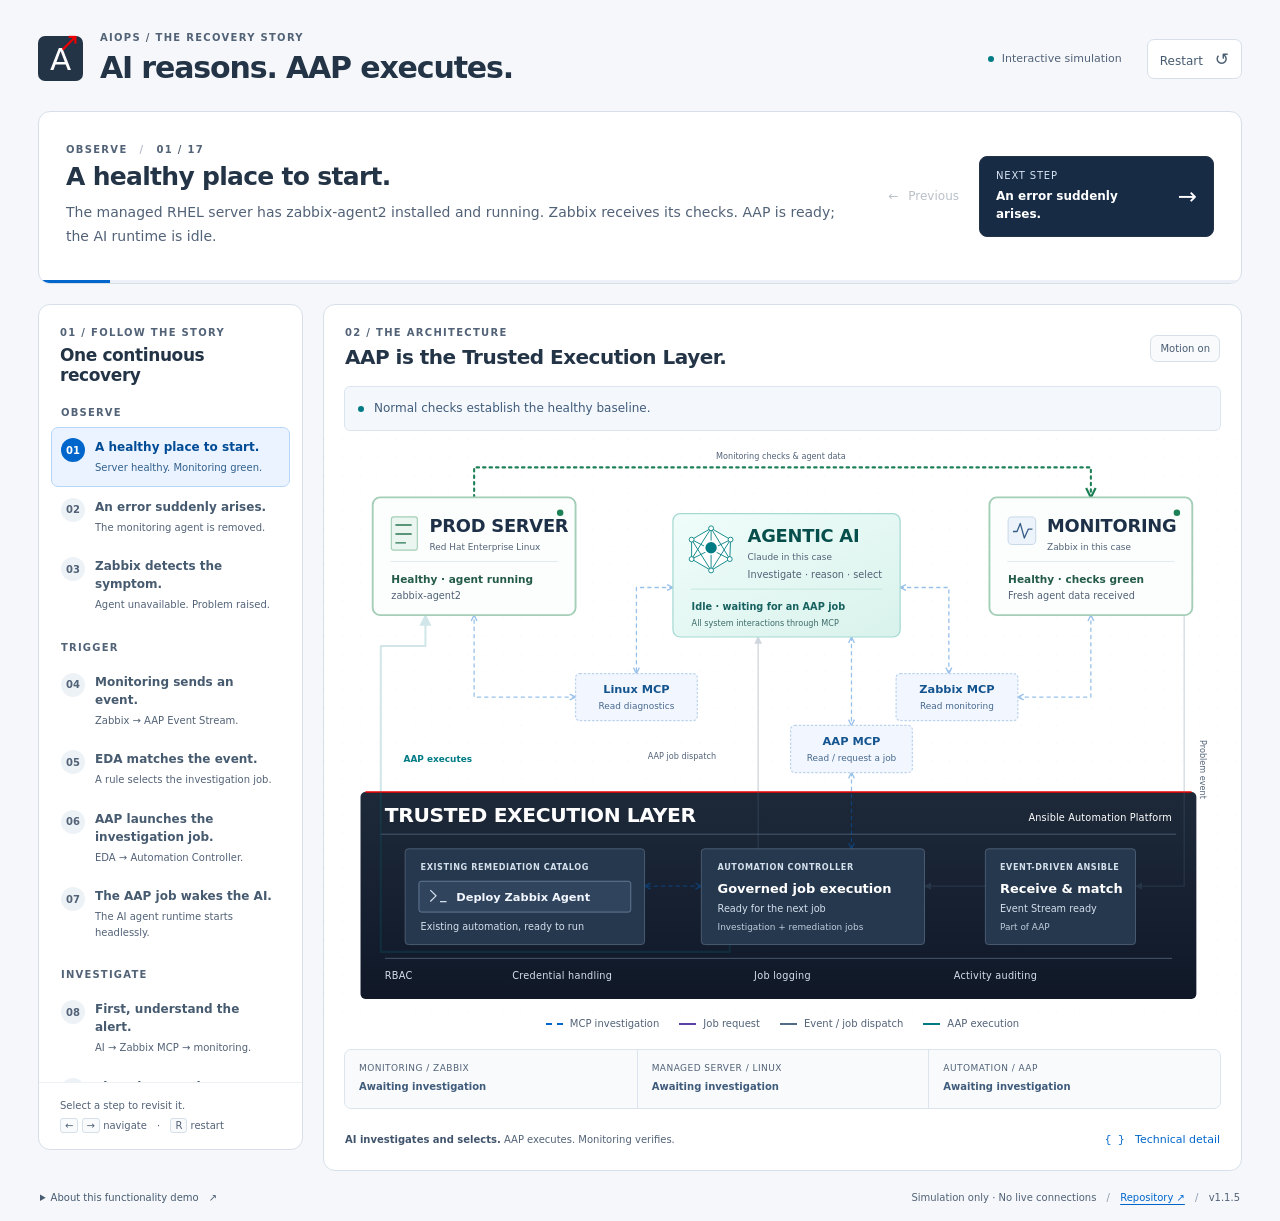
==== demo/index.html @ 39c4e606 "Rename the sudden-error walkthrough step" ====
<!doctype html>
<html lang="en">
<head>
  <meta charset="utf-8">
  <meta name="viewport" content="width=device-width, initial-scale=1">
  <meta name="description" content="An interactive AIOps recovery story: AI investigates through MCP, AAP executes existing automation, and monitoring verifies recovery.">
  <meta name="color-scheme" content="light">
  <title>AIOps recovery · AAP is the Trusted Execution Layer</title>
  <link rel="icon" href="icon.svg" type="image/svg+xml">
  <link rel="stylesheet" href="src/styles.css">
  <script src="src/scenario.js" defer></script>
  <script src="src/app.js" defer></script>
</head>
<body>
<a class="skip-link" href="#story">Skip to walkthrough</a>
<div class="app" data-motion="on">
  <header class="masthead">
    <div class="brand"><span class="brand-mark" aria-hidden="true">A<span>↗</span></span><div><p class="eyebrow">AIOps / The recovery story</p><h1>AI reasons. <span>AAP executes.</span></h1></div></div>
    <div class="header-actions"><span class="simulation-label"><i aria-hidden="true"></i> Interactive simulation</span><button id="restart" class="quiet-button" type="button" aria-keyshortcuts="R">Restart <span aria-hidden="true">↺</span></button></div>
  </header>

  <section class="presenter" id="story" aria-labelledby="current-title" tabindex="-1">
    <div class="narrative" aria-live="polite" aria-atomic="true"><p class="eyebrow"><span id="phase">Observe</span><span class="eyebrow-separator">/</span><span id="step-count">01 / 17</span></p><h2 id="current-title">A healthy place to start.</h2><p id="current-description">A managed RHEL server is healthy. Monitoring is green. Follow one failure through to verified recovery.</p></div>
    <div class="navigation"><button id="previous" class="previous-button" type="button" disabled aria-keyshortcuts="ArrowLeft"><span aria-hidden="true">←</span> Previous</button><button id="next" class="next-button" type="button" aria-keyshortcuts="ArrowRight"><span><small>Next step</small><strong id="next-label">An error suddenly arises.</strong></span><span aria-hidden="true">→</span></button></div>
    <div id="progress" class="progress-track" role="progressbar" aria-label="Walkthrough progress" aria-valuemin="1" aria-valuemax="17" aria-valuenow="1"><div id="progress-fill"></div></div>
  </section>

  <main class="workspace">
    <aside class="workflow-panel panel" aria-labelledby="workflow-title"><div class="panel-heading"><div><p class="eyebrow">01 / Follow the story</p><h2 id="workflow-title">One continuous recovery</h2></div></div><nav class="workflow-scroll" id="workflow-scroll" aria-label="Recovery steps"><ol id="workflow-list"></ol></nav><p class="workflow-hint">Select a step to revisit it.<br><kbd>←</kbd> <kbd>→</kbd> navigate <span>·</span> <kbd>R</kbd> restart</p></aside>

    <section class="architecture-panel panel" aria-labelledby="architecture-heading">
      <div class="panel-heading architecture-heading"><div><p class="eyebrow">02 / The architecture</p><h2 id="architecture-heading">AAP is the Trusted Execution Layer.</h2></div><button id="motion" class="motion-button" type="button" aria-pressed="true">Motion on</button></div>
      <div class="flow-caption"><span class="caption-indicator" aria-hidden="true"></span><p id="flow-caption">Normal checks establish the healthy baseline.</p></div>
      <p class="pan-hint" id="pan-hint">Scroll the architecture sideways to explore. All controls and explanations fit your screen.</p>
      <div class="diagram-scroll" tabindex="0" role="region" aria-label="Architecture diagram; scroll horizontally on smaller screens" aria-describedby="pan-hint">
        <svg id="architecture" class="architecture" viewBox="0 0 1130 714" role="img" aria-labelledby="diagram-title diagram-description">
          <title id="diagram-title">AIOps recovery architecture</title>
          <desc id="diagram-description">The PROD SERVER role uses Red Hat Enterprise Linux; the MONITORING role uses Zabbix in this case. Zabbix sends an event to Event-Driven Ansible within Ansible Automation Platform. EDA launches a Controller job that starts AGENTIC AI, with Claude in this case. AAP is the Trusted Execution Layer. The AI investigates Zabbix, Linux and AAP through their MCP interfaces, reasons about the cause, then requests an existing AAP remediation. Only AAP executes the repair. Monitoring confirms recovery afterward.</desc>
          <defs>
            <pattern id="dots" width="22" height="22" patternUnits="userSpaceOnUse"><circle cx="1" cy="1" r=".65" fill="#cbd5e1"/></pattern>
            <linearGradient id="agent-fill" x1="0" y1="0" x2="1" y2="1"><stop stop-color="#f0fdfa"/><stop offset="1" stop-color="#d9f2ec"/></linearGradient>
            <linearGradient id="platform-fill" x1="0" y1="0" x2="0" y2="1"><stop stop-color="#1d2939"/><stop offset="1" stop-color="#101828"/></linearGradient>
            <marker id="arrow-read" viewBox="0 0 8 8" refX="7" refY="4" markerWidth="6" markerHeight="6" orient="auto-start-reverse"><path d="M1 1 7 4 1 7" fill="none" stroke="#0066cc" stroke-width="1.4"/></marker>
            <marker id="arrow-event" viewBox="0 0 8 8" refX="7" refY="4" markerWidth="6" markerHeight="6" orient="auto"><path d="M0 0 8 4 0 8Z" fill="#526c86"/></marker>
            <marker id="arrow-dispatch" viewBox="0 0 8 8" refX="7" refY="4" markerWidth="6" markerHeight="6" orient="auto"><path d="M0 0 8 4 0 8Z" fill="#526c86"/></marker>
            <marker id="arrow-request" viewBox="0 0 8 8" refX="7" refY="4" markerWidth="6" markerHeight="6" orient="auto"><path d="M0 0 8 4 0 8Z" fill="#5b42a6"/></marker>
            <marker id="arrow-execute" viewBox="0 0 8 8" refX="7" refY="4" markerWidth="6" markerHeight="6" orient="auto"><path d="M0 0 8 4 0 8Z" fill="#007b84"/></marker>
            <marker id="arrow-monitor" viewBox="0 0 8 8" refX="7" refY="4" markerWidth="6" markerHeight="6" orient="auto"><path d="M1 1 7 4 1 7" fill="none" stroke="#1e8057" stroke-width="1.4"/></marker>
          </defs>
          <rect width="1130" height="714" fill="url(#dots)" opacity=".46"/>
          <g class="platform-base"><rect x="45" y="435" width="1030" height="255" rx="6" fill="url(#platform-fill)"/><path d="M51 435 H1069" stroke="#ee0000" stroke-width="2"/><path d="M70 487 H1050" stroke="#53667c"/><text x="75" y="472" class="platform-name">TRUSTED EXECUTION LAYER</text><text x="1045" y="471" text-anchor="end" class="platform-label">Ansible Automation Platform</text></g>
          <g id="flows" aria-hidden="true"></g>
          <g aria-hidden="true" class="route-labels"><text x="563" y="25" text-anchor="middle">Monitoring checks &amp; agent data</text><text x="1080" y="371" transform="rotate(90 1080 371)">Problem event</text><rect x="388" y="379" width="135" height="22" rx="4"/><text x="399" y="394">AAP job dispatch</text><rect x="87" y="382" width="114" height="23" rx="4"/><text x="98" y="398" class="execution-route-label">AAP executes</text></g>

          <g id="node-server" class="component server-node" data-tone="healthy"><rect class="node-surface" x="60" y="72" width="250" height="145" rx="9"/><rect class="server-icon-body" x="83" y="96" width="32" height="41" rx="3"/><path class="server-icon-lines" d="M88 106 H108 M88 117 H108 M88 128 H101"/><circle class="status-dot" cx="291" cy="91" r="4"/><text x="130" y="115" class="node-title">PROD SERVER</text><text x="130" y="137" class="node-product">Red Hat Enterprise Linux</text><path class="node-divider" d="M82 151 H288"/><text id="server-status" x="83" y="177" class="node-status">Healthy · agent running</text><text x="83" y="197" class="node-detail">zabbix-agent2</text></g>

          <g id="node-zabbix" class="component monitoring-node" data-tone="healthy"><rect class="node-surface" x="820" y="72" width="250" height="145" rx="9"/><rect x="843" y="96" width="34" height="34" rx="5" class="monitor-icon-body"/><path d="M849 114 H854 L858 104 863 122 868 111 H873" class="monitor-icon-lines"/><circle class="status-dot" cx="1051" cy="91" r="4"/><text x="891" y="115" class="node-title">MONITORING</text><text x="891" y="137" class="node-product">Zabbix in this case</text><path class="node-divider" d="M842 151 H1048"/><text id="monitor-status" x="843" y="177" class="node-status">Healthy · checks green</text><text id="monitor-detail" x="843" y="197" class="node-detail">Fresh agent data received</text></g>

          <g id="node-agent" class="component agent-node" data-tone="idle"><rect class="agent-halo" x="421" y="83" width="298" height="170" rx="15"/><rect class="node-surface" x="430" y="92" width="280" height="152" rx="9" fill="url(#agent-fill)"/><g class="agent-constellation" transform="translate(477 134)"><path d="M0 -24 24 -10 23 14 0 28 -24 14 -24 -10Z M0 -24 V28 M-24 -10 23 14 M24 -10 -24 14 M0 -24 23 14 M0 -24 -24 14 M-24 -10 0 28 M24 -10 0 28"/><circle cx="0" cy="0" r="8" class="agent-core"/><circle cx="0" cy="-24" r="3"/><circle cx="24" cy="-10" r="3"/><circle cx="23" cy="14" r="3"/><circle cx="0" cy="28" r="3"/><circle cx="-24" cy="14" r="3"/><circle cx="-24" cy="-10" r="3"/></g><text x="522" y="127" class="node-title agent-role">AGENTIC AI</text><text x="522" y="149" class="node-product">Claude in this case</text><text x="522" y="171" class="node-detail">Investigate · reason · select</text><path class="agent-divider" d="M452 185 H688"/><text id="agent-status" x="453" y="211" class="agent-status">Idle · waiting for an AAP job</text><text x="453" y="230" class="agent-footnote">All system interactions through MCP</text></g>

          <g id="node-linux-mcp" class="component mcp-node"><rect class="node-surface" x="310" y="289" width="150" height="58" rx="5"/><text x="385" y="313" text-anchor="middle" class="mcp-title">Linux MCP</text><text x="385" y="333" text-anchor="middle" class="mcp-detail">Read diagnostics</text></g>
          <g id="node-zabbix-mcp" class="component mcp-node"><rect class="node-surface" x="705" y="289" width="150" height="58" rx="5"/><text x="780" y="313" text-anchor="middle" class="mcp-title">Zabbix MCP</text><text x="780" y="333" text-anchor="middle" class="mcp-detail">Read monitoring</text></g>
          <g id="node-aap-mcp" class="component mcp-node"><rect class="node-surface" x="575" y="353" width="150" height="58" rx="5"/><text x="650" y="377" text-anchor="middle" class="mcp-title">AAP MCP</text><text id="aap-mcp-detail" x="650" y="397" text-anchor="middle" class="mcp-detail">Read / request a job</text></g>

          <g id="node-catalog" class="component platform-node catalog-node"><rect class="node-surface" x="100" y="505" width="295" height="118" rx="4"/><text x="119" y="531" class="platform-eyebrow">EXISTING REMEDIATION CATALOG</text><rect x="117" y="545" width="261" height="38" rx="3" class="template-surface"/><path d="M131 556 138 563 131 570 M143 570 H151" class="template-icon"/><text x="163" y="569" class="template-name">Deploy Zabbix Agent</text><text id="catalog-status" x="119" y="605" class="platform-status">Existing automation, ready to run</text></g>
          <g id="node-controller" class="component platform-node controller-node"><rect class="node-surface" x="465" y="505" width="275" height="118" rx="4"/><text x="485" y="531" class="platform-eyebrow">AUTOMATION CONTROLLER</text><text x="485" y="559" class="platform-node-title">Governed job execution</text><text id="controller-status" x="485" y="583" class="platform-status">Ready for the next job</text><text id="job-status" x="485" y="605" class="platform-detail">Investigation + remediation jobs</text></g>
          <g id="node-eda" class="component platform-node eda-node"><rect class="node-surface" x="815" y="505" width="185" height="118" rx="4"/><text x="833" y="531" class="platform-eyebrow">EVENT-DRIVEN ANSIBLE</text><text x="833" y="559" class="platform-node-title">Receive &amp; match</text><text id="eda-status" x="833" y="583" class="platform-status">Event Stream ready</text><text x="833" y="605" class="platform-detail">Part of AAP</text></g>
          <g aria-hidden="true"><path d="M75 640 H1045" stroke="#53667c"/><text x="75" y="665" class="platform-capability">RBAC</text><text x="232" y="665" class="platform-capability">Credential handling</text><text x="530" y="665" class="platform-capability">Job logging</text><text x="776" y="665" class="platform-capability">Activity auditing</text></g>
        </svg>
      </div>
      <div class="path-legend" aria-label="Path types"><span><i class="legend-read"></i> MCP investigation</span><span><i class="legend-request"></i> Job request</span><span><i class="legend-dispatch"></i> Event / job dispatch</span><span><i class="legend-execute"></i> AAP execution</span></div>
      <div id="reasoning" class="reasoning-strip" hidden><span aria-hidden="true">✧</span><div><strong>Root cause: zabbix-agent2 is missing.</strong><p>Monitoring symptoms + package and log evidence + AAP history.</p></div><span class="reasoning-tag">AI diagnosis</span></div>
      <div class="evidence" aria-label="Diagnostic evidence"><div><span class="evidence-label">Monitoring / Zabbix</span><strong id="evidence-monitoring">Awaiting investigation</strong></div><div><span class="evidence-label">Managed server / Linux</span><strong id="evidence-linux">Awaiting investigation</strong></div><div><span class="evidence-label">Automation / AAP</span><strong id="evidence-aap">Awaiting investigation</strong></div></div>
      <div class="architecture-footer"><p><strong>AI investigates and selects.</strong> AAP executes. Monitoring verifies.</p><button id="technical" type="button" class="source-button" aria-haspopup="dialog" aria-controls="technical-dialog"><span aria-hidden="true">{ }</span> Technical detail</button></div>
    </section>
  </main>
  <footer class="page-footer"><details class="scope-note"><summary>About this functionality demo <span aria-hidden="true">↗</span></summary><p>This is a static simulation of the repository’s missing-package recovery scenario. AAP supports RBAC, credential handling, job logging, and activity auditing; this visualization does not attest that every possible control is configured. Agent instructions prescribe AAP-only remediation, and hardening work remains, including catalog access and tool restrictions. MCP routes shown here describe this recovery flow, not a proof of enforced isolation.</p><p><a href="https://github.com/kvegh/aiops-selfhealing-demo/blob/main/AI_Instructions_Guardrails/CLAUDE.md" target="_blank" rel="noopener noreferrer">Agent instructions ↗</a> · <a href="https://github.com/kvegh/aiops-selfhealing-demo/blob/main/docs/todo/demo-design.md" target="_blank" rel="noopener noreferrer">Hardening and design work ↗</a></p></details><p>Simulation only · No live connections <span class="footer-separator">/</span> <a href="https://github.com/kvegh/aiops-selfhealing-demo" target="_blank" rel="noopener noreferrer">Repository ↗</a> <span class="footer-separator">/</span> v1.1.5</p></footer>
  <noscript><p class="no-script">Enable JavaScript to step through this local simulation. No infrastructure connections are made.</p></noscript>
</div>
<dialog id="technical-dialog" class="technical-dialog" aria-labelledby="technical-title"><div class="dialog-heading"><p class="eyebrow">Inside the implementation</p><button id="close-technical" type="button" class="close-button" aria-label="Close technical detail">×</button></div><h2 id="technical-title">Technical detail</h2><p id="technical-description"></p><p class="excerpt-note">Selected lines or shortened illustrations. Open the source for the complete implementation.</p><pre tabindex="0"><code id="technical-code"></code></pre><a id="source-link" target="_blank" rel="noopener noreferrer">View repository source ↗</a><p id="source-path" class="source-path"></p><div class="implementation-note"><strong>Functionality demo</strong><p>The diagram emphasizes roles: PROD SERVER, MONITORING, AGENTIC AI, and TRUSTED EXECUTION LAYER. Smaller captions identify the products used in this case. The current repository launcher invokes Claude Code CLI; Codex, Copilot, and other runtimes illustrate the broader agent role; this visualization does not add other runtime integrations. That launcher uses <code>--dangerously-skip-permissions</code>. Agent instructions prescribe the depicted investigation and AAP-only remediation; that instruction is not itself a hard security boundary. AAP platform capabilities depend on the configured roles, credentials, and policies.</p><a href="https://github.com/kvegh/aiops-selfhealing-demo/blob/main/docs/todo/demo-design.md" target="_blank" rel="noopener noreferrer">Read the documented hardening work ↗</a></div></dialog>
</body>
</html>
---- demo/src/styles.css ----
/* Buildless presentation. All visual assets and fonts are local. */
:root{font-family:Inter,"Segoe UI",system-ui,-apple-system,BlinkMacSystemFont,sans-serif;font-synthesis:none;color:#243447;background:#f5f7fa;--ink:#243447;--muted:#526277;--line:#d7e0e9;--brand-red:#ee0000;--accent:#0066cc;--ai-teal:#007b84;--request:#5b42a6;--danger:#a30015;--success:#1e6f50}
*{box-sizing:border-box}
body{margin:0}
button,a{-webkit-tap-highlight-color:transparent}
button{font:inherit;cursor:pointer}
button:disabled{cursor:default}
button:focus-visible,a:focus-visible,summary:focus-visible,[tabindex]:focus-visible{outline:3px solid #0066cc;outline-offset:4px}
a{color:#0066cc;text-underline-offset:3px}
.app{max-width:1670px;margin:auto;padding:32px 38px 15px}
.masthead{display:flex;align-items:center;justify-content:space-between;gap:20px;margin-bottom:26px}
.brand{display:flex;align-items:center;gap:17px}
.brand-mark{display:grid;place-items:center;position:relative;width:45px;height:45px;border-radius:7px;background:#243447;color:#fff;font-size:31px;font-weight:500}
.brand-mark>span{position:absolute;right:3px;top:-9px;color:#ee0000;font-size:26px}
.eyebrow{margin:0 0 7px;text-transform:uppercase;letter-spacing:.13em;font-size:10px;font-weight:700;color:#526277}
h1{margin:0;font-size:30px;font-weight:550;letter-spacing:-1.15px}
h1>span{color:var(--ink)}
.header-actions{display:flex;align-items:center;gap:25px}
.simulation-label{display:flex;align-items:center;gap:8px;font-size:11px;color:var(--muted)}
.simulation-label i{width:6px;height:6px;background:#007b84;border-radius:50%}
.quiet-button,.motion-button{border:1px solid var(--line);background:#fff;color:#475b70;border-radius:7px;padding:9px 12px;font-size:12px}
.quiet-button span{font-size:17px;margin-left:8px}
.quiet-button:hover,.motion-button:hover{border-color:#8da4bb}
.presenter{position:relative;display:flex;align-items:center;justify-content:space-between;gap:35px;padding:24px 27px 27px;background:#fff;border:1px solid var(--line);border-radius:12px;overflow:hidden;margin-bottom:20px;min-height:173px}
.narrative{max-width:850px}
.eyebrow-separator{padding:0 12px;color:#b6becb}
.narrative h2{margin:0 0 10px;font-size:25px;font-weight:580;letter-spacing:-.7px}
.narrative>p:last-child{margin:0;color:#526277;font-size:14px;line-height:1.7;max-width:820px}
.navigation{display:flex;gap:14px;align-items:center;flex-shrink:0}
.previous-button{color:#475b70;background:transparent;border:0;padding:14px 6px;font-size:12px;white-space:nowrap}
.previous-button span{margin-right:6px}
.previous-button:disabled{opacity:.38}
.next-button{display:flex;align-items:center;justify-content:space-between;gap:19px;text-align:left;width:235px;min-height:67px;padding:13px 16px;border:1px solid #243447;border-radius:8px;background:#172b45;color:white;transition:background .15s}
.next-button:hover:not(:disabled){background:#243f61}
.next-button>span:last-child{font-size:23px;font-weight:350}
.next-button small{display:block;font-size:10px;letter-spacing:.08em;color:#d8e5f3;margin-bottom:6px;text-transform:uppercase}
.next-button strong{display:block;font-size:12px;font-weight:550;line-height:1.5}
.next-button:disabled{background:#edf8f1;border-color:#aad6b9;color:#1e6f50}
.next-button:disabled small{color:#2c6348}
.progress-track{position:absolute;bottom:0;left:0;right:0;height:3px;background:#edf0f6}
#progress-fill{height:100%;background:var(--accent);transition:width .2s;width:5.882%}
.workspace{display:grid;grid-template-columns:265px minmax(0,1fr);gap:20px;align-items:start}
.panel{border:1px solid var(--line);border-radius:12px;background:#fff;overflow:hidden;min-width:0}
.panel-heading{padding:22px 21px 17px}
.panel-heading h2{margin:0;font-size:17px;letter-spacing:-.4px;font-weight:600}
.workflow-scroll{height:680px;overflow:auto;overscroll-behavior:contain;padding:0 12px 12px;scrollbar-width:thin;scrollbar-color:#ccd5e1 transparent}
.workflow-scroll ol{list-style:none;margin:0;padding:0}
.phase-heading{font-size:10px;letter-spacing:.12em;text-transform:uppercase;font-weight:700;color:#526277;padding:18px 10px 9px}
.phase-heading:first-child{padding-top:5px}
.step-button{display:flex;align-items:flex-start;gap:10px;width:100%;padding:10px 9px;text-align:left;border:1px solid transparent;border-radius:7px;color:#475b70;background:transparent}
.step-button:hover{background:#f2f7fd}
.step-number{display:grid;place-items:center;flex-shrink:0;width:24px;height:24px;border-radius:50%;background:#edf2f7;color:#526277;font-size:10px;font-weight:650}
.step-copy{min-width:0}
.step-title{display:block;font-size:12px;font-weight:550;line-height:1.5}
.step-short{display:block;margin-top:4px;font-size:10px;line-height:1.55;color:#526277}
.step-button.is-past .step-number{background:#eaf4f2;color:#176a60}
.step-button[aria-current="step"]{background:#eaf3ff;border-color:#b7d5f6;color:#004b95}
.step-button[aria-current="step"] .step-number{background:#0066cc;color:white}
.step-button[aria-current="step"] .step-title{font-weight:650}
.step-button[aria-current="step"] .step-short{color:#315f8c}
.workflow-hint{font-size:10px;line-height:2;color:#526277;border-top:1px solid #edf0f5;margin:0;padding:13px 21px}
.workflow-hint span{margin:0 7px}
kbd{font-family:inherit;border:1px solid #d7e0e9;border-radius:3px;padding:1px 4px;color:#526277;background:#f8fafc}
.architecture-heading{display:flex;align-items:center;justify-content:space-between;gap:18px}
.architecture-heading h2{font-size:20px;letter-spacing:-.5px}
.motion-button{font-size:10px;white-space:nowrap;padding:7px 9px;background:#f8fafc}
.flow-caption{display:flex;align-items:center;gap:10px;min-height:45px;margin:0 20px;padding:10px 13px;border:1px solid #dce5ee;background:#f4f8fc;border-radius:6px}
.flow-caption p{margin:0;font-size:12px;line-height:1.6;color:#405c7b}
.caption-indicator{height:6px;width:6px;background:#007b84;border-radius:50%;flex-shrink:0}
.diagram-scroll{overflow:auto;overscroll-behavior-x:contain;scrollbar-width:thin;scrollbar-color:#bac8dc #f5f7fb}
.architecture{display:block;width:100%;min-width:760px;height:auto;margin:8px 0 0}
.architecture text{font-family:Inter,"Segoe UI",system-ui,sans-serif}
.node-surface{fill:#fff;stroke:#ccd8e4;stroke-width:1.5}
.node-divider{stroke:#dce5ee}
.node-product{font-size:11px;fill:#526277;font-weight:450}
.node-title{font-size:22px;fill:#1d3048;font-weight:650;letter-spacing:-.3px}
.node-status{font-size:13px;fill:#245b48;font-weight:550}
.node-detail{font-size:12px;fill:#526277}
.status-dot{fill:#1e8057}
.server-icon-body{fill:#eaf6ef;stroke:#a4ceb7;stroke-width:1.4}
.server-icon-lines{stroke:#287653;fill:none;stroke-width:1.7}
.monitor-icon-body{fill:#edf3fa;stroke:#bed0e4}
.monitor-icon-lines{stroke:#365d87;fill:none;stroke-width:1.6;stroke-linejoin:round}
.component.is-active>.node-surface{stroke:#0066cc;stroke-width:2.3}
.component[data-tone="problem"]>.node-surface{fill:#fff4f4;stroke:#d59a9f}
.component[data-tone="problem"] .status-dot{fill:#a30015}
.component[data-tone="problem"] .node-status{fill:#9c1525}
.component[data-tone="pending"]>.node-surface{fill:#fffbeb;stroke:#dbc178}
.component[data-tone="pending"] .node-status{fill:#795b0d}
.component[data-tone="pending"] .status-dot{fill:#996e00}
.component[data-tone="healthy"]>.node-surface{stroke:#a4ceb7;fill:#fbfefc}
.agent-halo{fill:#ccefed;opacity:0}
.agent-node .node-surface{fill:url(#agent-fill);stroke:#a5d9d3}
.agent-node.is-active>.node-surface{stroke:#007b84}
.agent-node.is-active .agent-halo{opacity:.5}
.agent-role{fill:#064e4b}
.agent-constellation{stroke:#148a8b;fill:#fff;stroke-width:1.2}
.agent-constellation .agent-core{fill:#007b84;stroke:#fff;stroke-width:2}
.agent-divider{stroke:#bce2dc}
.agent-status{font-size:12px;fill:#17615f;font-weight:550}
.agent-footnote{font-size:10px;fill:#3c6b69}
.agent-node[data-tone="reasoning"] .agent-core{fill:#00a5a8}
.agent-node[data-tone="reasoning"] .agent-constellation{stroke:#007b84;animation:reason 1.2s ease-in-out 3}
.agent-node[data-tone="reasoning"] .agent-halo{fill:#b7eee8;opacity:.7}
.agent-node[data-tone="reasoning"] .agent-status{fill:#005f5d;font-weight:650}
.mcp-node .node-surface{fill:#f2f7ff;stroke:#bdd3ec;stroke-dasharray:3 2}
.mcp-node.is-active .node-surface{fill:#e7f1ff;stroke:#0066cc;stroke-dasharray:none}
.mcp-node[data-tone="request"] .node-surface{fill:#f0edff;stroke:#5b42a6}
.mcp-title{font-size:14px;font-weight:650;fill:#14548f}
.mcp-detail{font-size:11px;fill:#46678c}
.platform-name{font-size:25px;fill:#fff;letter-spacing:-.5px;font-weight:650}
.platform-label{font-size:12px;fill:#ffffff;font-weight:450;letter-spacing:.2px}
.platform-node .node-surface{fill:#26384e;stroke:#53667c;stroke-width:1}
.platform-node.is-active .node-surface{fill:#314b69;stroke:#a4c7eb;stroke-width:2}
.platform-eyebrow{fill:#d4dfec;font-size:10px;font-weight:650;letter-spacing:.7px}
.platform-node-title{fill:#ffffff;font-size:16px;font-weight:550}
.platform-status{fill:#d4dfec;font-size:12px}
.platform-detail{fill:#bfccdd;font-size:11px}
.platform-capability{font-size:12px;fill:#d4dfec;letter-spacing:.3px}
.template-surface{fill:#30445d;stroke:#7087a2}
.template-name{fill:#f2f7ff;font-size:14px;font-weight:550}
.template-icon{fill:none;stroke:#d4dfec;stroke-width:1.5}
.catalog-node.is-active .template-surface{fill:#30476c;stroke:#8ebef1}
.catalog-node[data-tone="selected"] .template-surface{fill:#174b50;stroke:#73c9c4}
.route-labels text{font-size:10px;fill:#526277}
.route-labels rect{fill:#fff;opacity:.94}
.route-labels .execution-route-label{fill:#007b84;font-size:11px;font-weight:600}
.flow{color:#0066cc;opacity:.4}
.flow-line,.flow-signal{fill:none;stroke:currentColor;stroke-width:1.6;stroke-linejoin:round;stroke-linecap:round}
.flow-read{color:#0066cc}
.flow-read .flow-line{stroke-dasharray:4 5}
.flow-request{color:#5b42a6;opacity:0}
.flow-execute{color:#007b84;opacity:.18}
.flow-execute .flow-line{stroke-width:2.5}
.flow-monitor{color:#1e8057;opacity:.35}
.flow-monitor .flow-line{stroke-dasharray:3 5}
.flow-dispatch{color:#526c86;opacity:.28}
.flow-event{color:#526c86;opacity:.25}
.flow.is-active{opacity:1}
.flow.is-active>.flow-line{stroke-width:2.6}
.flow.is-active.flow-execute>.flow-line{stroke-width:3.8}
.flow-signal{opacity:0;stroke-width:4;stroke-dasharray:7 93;filter:drop-shadow(0 0 3px currentColor)}
.flow.is-active .flow-signal{animation:travel 1.7s ease-in-out 2}
.flow-execute .flow-signal{stroke-width:6}
.path-legend{display:flex;justify-content:center;gap:20px;flex-wrap:wrap;margin:0 20px 20px;font-size:10px;color:#526277}
.path-legend span{display:flex;align-items:center;gap:7px}
.path-legend i{width:17px;border-top:2px solid}
.legend-read{color:#0066cc;border-top-style:dashed!important}
.legend-request{color:#5b42a6}
.legend-dispatch{color:#526c86}
.legend-execute{color:#007b84}
.evidence{display:grid;grid-template-columns:repeat(3,minmax(0,1fr));margin:0 20px;border:1px solid #dce5ee;border-radius:7px;background:#f8fafc}
.evidence>div{padding:13px 14px;min-width:0}
.evidence>div+div{border-left:1px solid #dce5ee}
.evidence-label{display:block;color:#526277;font-size:9px;letter-spacing:.05em;text-transform:uppercase;margin-bottom:6px}
.evidence strong{display:block;font-size:10px;color:#405c7b;line-height:1.6;font-weight:550}
.reasoning-strip{display:flex;align-items:center;gap:12px;margin:0 20px 14px;padding:13px 15px;border:1px solid #a5d9d3;background:#effaf7;border-radius:7px;color:#075f5b}
.reasoning-strip>span:first-child{font-size:25px}
.reasoning-strip strong{font-size:12px;font-weight:650}
.reasoning-strip p{font-size:10px;color:#346b65;margin:5px 0 0}
.reasoning-tag{font-size:9px;letter-spacing:.05em;margin-left:auto;white-space:nowrap}
.reasoning-strip.is-reasoning{border-color:#52b6b0;background:#e1f5f0;color:#075f5b}
.reasoning-strip.is-reasoning p{color:#27655f}
.architecture-footer{display:flex;align-items:center;justify-content:space-between;gap:15px;padding:17px 21px}
.architecture-footer p{color:#526277;margin:0;font-size:10px;line-height:1.65}
.architecture-footer strong{font-weight:550;color:#40546c}
.source-button{border:0;background:transparent;color:#0066cc;font-size:11px;padding:7px 0;white-space:nowrap}
.source-button>span{font-family:monospace;margin-right:7px}
.source-button:hover{text-decoration:underline;text-underline-offset:4px}
.page-footer{display:flex;justify-content:space-between;gap:20px;padding:18px 2px 0;font-size:10px;color:#526277;line-height:1.7}
.page-footer>p{margin:0;white-space:nowrap}
.scope-note{max-width:830px}
.scope-note summary{cursor:pointer;color:#475b70}
.scope-note summary>span{margin-left:7px;font-size:10px}
.scope-note p{font-size:11px;line-height:1.8}
.footer-separator{margin:0 7px;color:#8b9bad}
.technical-dialog{width:min(700px,calc(100vw - 30px));padding:26px;border:1px solid #cdd9e5;border-radius:13px;color:var(--ink);box-shadow:0 20px 80px #172b452a;max-height:calc(100dvh - 40px)}
.technical-dialog::backdrop{background:#172b4542;backdrop-filter:blur(3px)}
.dialog-heading{display:flex;justify-content:space-between;align-items:center}
.dialog-heading .eyebrow{margin:0}
.close-button{width:30px;height:30px;display:grid;place-items:center;padding:0;background:#edf3fa;color:#475b70;border:0;border-radius:5px;font-size:24px}
.technical-dialog h2{font-size:23px;letter-spacing:-.5px;margin:16px 0 10px;font-weight:600}
.technical-dialog>p{font-size:13px;line-height:1.75;color:#526277}
.technical-dialog .excerpt-note{font-size:10px;color:#526277;margin-top:18px}
.technical-dialog pre{font-size:12px;line-height:1.8;white-space:pre-wrap;overflow-wrap:anywhere;overflow:auto;padding:17px;background:#f0f5fa;border:1px solid #d8e3ee;border-radius:6px;color:#244b72}
.technical-dialog code{font-family:ui-monospace,SFMono-Regular,Consolas,monospace}
.technical-dialog>a{font-size:12px}
.technical-dialog .source-path{font-family:ui-monospace,monospace;font-size:10px;overflow-wrap:anywhere}
.implementation-note{border-top:1px solid #dce5ee;margin-top:20px;padding-top:17px;font-size:11px;color:#526277;line-height:1.8}
.implementation-note strong{font-size:11px;font-weight:600}
.implementation-note p{margin:6px 0}
.implementation-note>a{font-size:10px}
.skip-link{position:absolute;top:-80px;left:15px;z-index:30;padding:12px 17px;background:white;border:2px solid #0066cc;border-radius:5px}
.skip-link:focus{top:12px}
.pan-hint{display:none;font-size:10px;line-height:1.6;margin:10px 20px 0;color:#526277}
.no-script{background:#fff3dd;color:#725927;padding:15px;border:1px solid #d6c097;font-size:14px}
[hidden]{display:none!important}
[data-motion="off"] *,[data-motion="off"] *::before,[data-motion="off"] *::after{animation:none!important;transition:none!important}
@keyframes travel{0%{stroke-dashoffset:100;opacity:0}
8%{opacity:1}
88%{opacity:1}
100%{stroke-dashoffset:0;opacity:0}
}
@keyframes reason{50%{stroke:#00a5a8;transform:translate(477px,134px) scale(1.035)}
}

@media(min-width:1500px){.workspace{grid-template-columns:290px minmax(0,1fr)}
.workflow-scroll{height:760px}
.narrative h2{font-size:28px}
.narrative>p:last-child{font-size:15px}
.next-button{width:260px}
.step-title{font-size:13px}
.step-short{font-size:11px}
}

@media(max-width:1230px){.app{padding:25px 24px 15px}
.workspace{grid-template-columns:235px minmax(0,1fr);gap:15px}
.presenter{gap:20px}
.navigation{gap:7px}
.next-button{width:210px}
.narrative h2{font-size:23px}
.narrative>p:last-child{font-size:13px}
.architecture-heading h2{font-size:17px}
.panel-heading{padding:20px 17px 16px}
.workflow-scroll{height:630px}
.evidence>div{padding:11px}
.architecture-footer{align-items:flex-start}
.path-legend{gap:12px}
.pan-hint{display:block}
.architecture-footer p{max-width:280px}
}

@media(max-width:950px){.presenter{align-items:stretch;flex-direction:column;gap:18px}
.navigation{justify-content:space-between}
.next-button{width:300px;min-height:58px}
.next-button small{margin-bottom:3px}
.workspace{grid-template-columns:215px minmax(0,1fr);gap:12px}
.architecture-heading{align-items:flex-start}
.architecture-heading h2{line-height:1.5}
.architecture-heading .eyebrow{font-size:9px}
.motion-button{padding:6px;font-size:9px}
.evidence{grid-template-columns:1fr}
.evidence>div{padding:10px 12px}
.evidence>div+div{border-left:0;border-top:1px solid #dce5ee}
.evidence-label{margin-bottom:3px}
.architecture-footer{flex-direction:column;gap:7px}
.architecture-footer p{max-width:none}
.page-footer{flex-direction:column;gap:8px}
.workflow-scroll{height:710px}
.simulation-label{display:none}
.reasoning-tag{display:none}
.flow-caption{margin:0 15px}
.evidence,.reasoning-strip{margin-left:15px;margin-right:15px}
}

@media(max-width:650px){.app{padding:20px 14px 14px}
.masthead{margin-bottom:20px;align-items:flex-start;gap:12px}
.brand{gap:11px}
.brand-mark{width:33px;height:33px;font-size:24px;flex-shrink:0}
.brand-mark>span{font-size:20px;right:1px;top:-8px}
.brand .eyebrow{font-size:8px;letter-spacing:.1em}
h1{font-size:24px;letter-spacing:-.9px;max-width:260px}
h1>span{white-space:nowrap}
.quiet-button{font-size:10px;padding:6px 8px;white-space:nowrap}
.quiet-button span{margin-left:3px;font-size:14px}
.presenter{padding:18px 17px 21px;min-height:0;margin-bottom:15px}
.narrative h2{font-size:23px;line-height:1.3}
.narrative>p:last-child{font-size:13px;line-height:1.8}
.next-button{width:235px;padding:10px 13px;gap:10px}
.next-button strong{font-size:11px}
.previous-button{font-size:11px}
.workspace{display:flex;flex-direction:column}
.architecture-panel{order:0;width:100%}
.workflow-panel{order:1;width:100%}
.architecture-heading h2{font-size:18px}
.panel-heading{padding:19px 16px 15px}
.workflow-scroll{height:300px}
.architecture-footer{padding:15px 17px}
.path-legend{font-size:9px;gap:12px;margin:12px 15px 17px;justify-content:flex-start}
.flow-caption p{font-size:11px}
.reasoning-strip{padding:11px}
.reasoning-strip strong{font-size:11px}
.reasoning-strip p{font-size:10px}
.evidence{grid-template-columns:1fr}
.evidence strong{font-size:11px}
.evidence-label{font-size:9px}
.workflow-hint br{display:none}
.workflow-hint{padding:12px 17px}
.workflow-hint kbd:first-of-type{margin-left:8px}
.page-footer{font-size:9px;padding-top:15px}
.page-footer>p{white-space:normal}
.scope-note p{font-size:11px}
.technical-dialog{padding:20px}
.technical-dialog pre{font-size:11px;padding:12px}
.technical-dialog h2{font-size:21px}
}
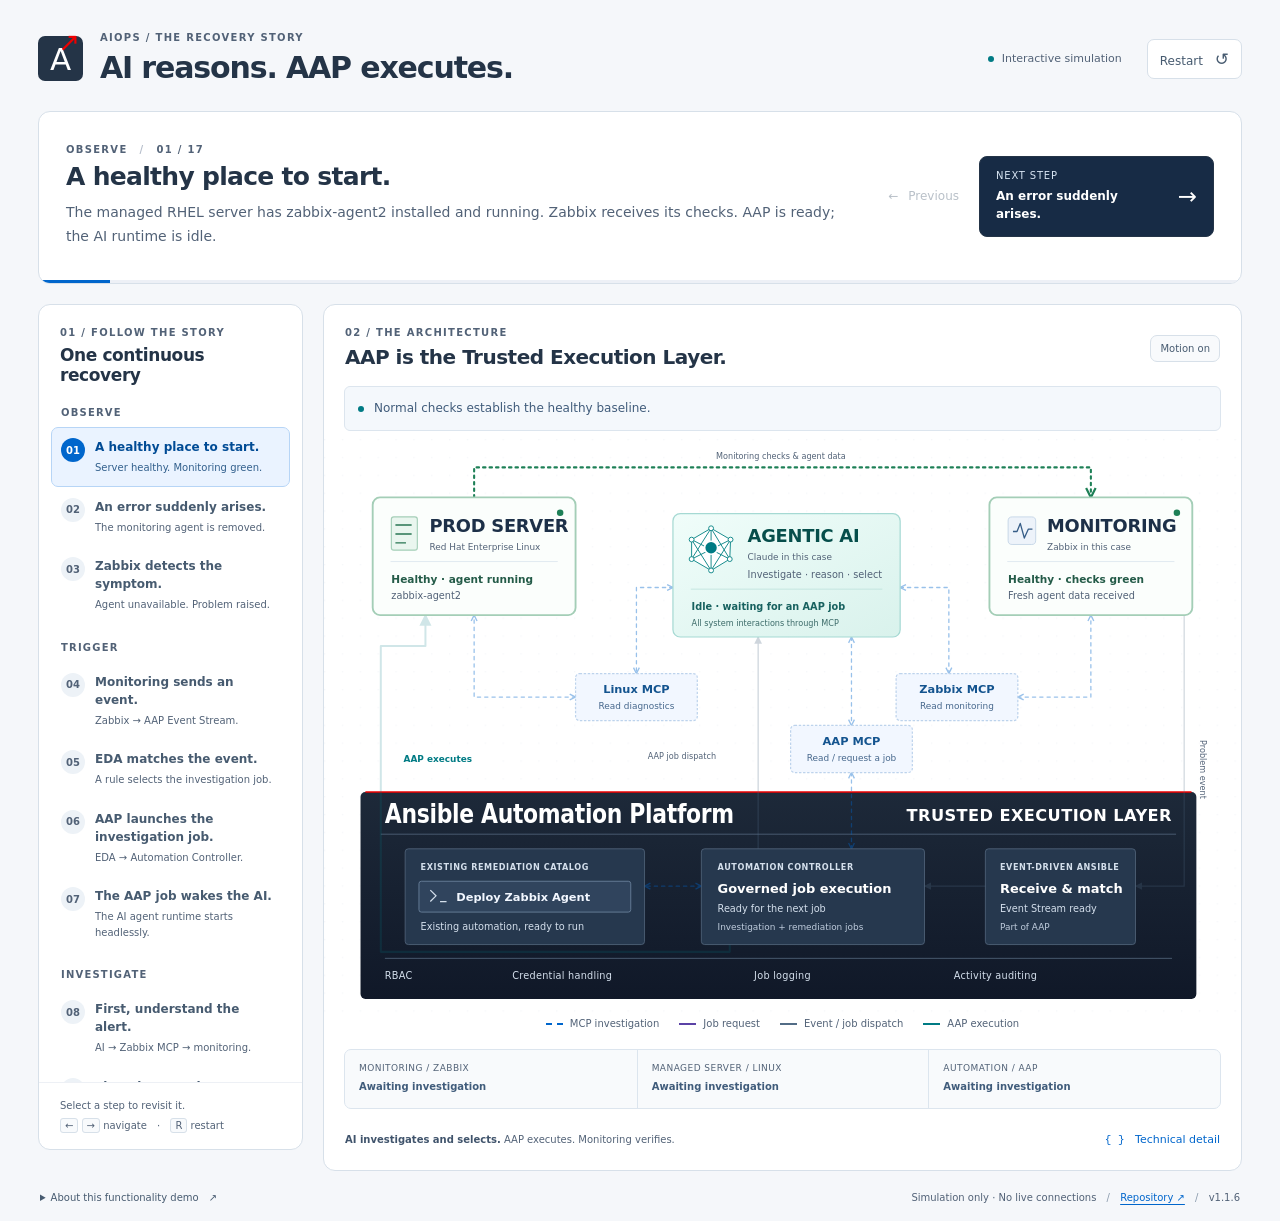
==== commit bf52f592: "Give Ansible Automation Platform a dominant heading" ====
--- a/demo/index.html
+++ b/demo/index.html
@@ -48,7 +48,7 @@
             <marker id="arrow-monitor" viewBox="0 0 8 8" refX="7" refY="4" markerWidth="6" markerHeight="6" orient="auto"><path d="M1 1 7 4 1 7" fill="none" stroke="#1e8057" stroke-width="1.4"/></marker>
           </defs>
           <rect width="1130" height="714" fill="url(#dots)" opacity=".46"/>
-          <g class="platform-base"><rect x="45" y="435" width="1030" height="255" rx="6" fill="url(#platform-fill)"/><path d="M51 435 H1069" stroke="#ee0000" stroke-width="2"/><path d="M70 487 H1050" stroke="#53667c"/><text x="75" y="472" class="platform-name">TRUSTED EXECUTION LAYER</text><text x="1045" y="471" text-anchor="end" class="platform-label">Ansible Automation Platform</text></g>
+          <g class="platform-base"><rect x="45" y="435" width="1030" height="255" rx="6" fill="url(#platform-fill)"/><path d="M51 435 H1069" stroke="#ee0000" stroke-width="2"/><path d="M70 487 H1050" stroke="#53667c"/><text x="75" y="473" class="platform-name" textLength="430" lengthAdjust="spacingAndGlyphs">Ansible Automation Platform</text><text x="1045" y="471" text-anchor="end" class="platform-label">TRUSTED EXECUTION LAYER</text></g>
           <g id="flows" aria-hidden="true"></g>
           <g aria-hidden="true" class="route-labels"><text x="563" y="25" text-anchor="middle">Monitoring checks &amp; agent data</text><text x="1080" y="371" transform="rotate(90 1080 371)">Problem event</text><rect x="388" y="379" width="135" height="22" rx="4"/><text x="399" y="394">AAP job dispatch</text><rect x="87" y="382" width="114" height="23" rx="4"/><text x="98" y="398" class="execution-route-label">AAP executes</text></g>
 
@@ -74,9 +74,9 @@
       <div class="architecture-footer"><p><strong>AI investigates and selects.</strong> AAP executes. Monitoring verifies.</p><button id="technical" type="button" class="source-button" aria-haspopup="dialog" aria-controls="technical-dialog"><span aria-hidden="true">{ }</span> Technical detail</button></div>
     </section>
   </main>
-  <footer class="page-footer"><details class="scope-note"><summary>About this functionality demo <span aria-hidden="true">↗</span></summary><p>This is a static simulation of the repository’s missing-package recovery scenario. AAP supports RBAC, credential handling, job logging, and activity auditing; this visualization does not attest that every possible control is configured. Agent instructions prescribe AAP-only remediation, and hardening work remains, including catalog access and tool restrictions. MCP routes shown here describe this recovery flow, not a proof of enforced isolation.</p><p><a href="https://github.com/kvegh/aiops-selfhealing-demo/blob/main/AI_Instructions_Guardrails/CLAUDE.md" target="_blank" rel="noopener noreferrer">Agent instructions ↗</a> · <a href="https://github.com/kvegh/aiops-selfhealing-demo/blob/main/docs/todo/demo-design.md" target="_blank" rel="noopener noreferrer">Hardening and design work ↗</a></p></details><p>Simulation only · No live connections <span class="footer-separator">/</span> <a href="https://github.com/kvegh/aiops-selfhealing-demo" target="_blank" rel="noopener noreferrer">Repository ↗</a> <span class="footer-separator">/</span> v1.1.5</p></footer>
+  <footer class="page-footer"><details class="scope-note"><summary>About this functionality demo <span aria-hidden="true">↗</span></summary><p>This is a static simulation of the repository’s missing-package recovery scenario. AAP supports RBAC, credential handling, job logging, and activity auditing; this visualization does not attest that every possible control is configured. Agent instructions prescribe AAP-only remediation, and hardening work remains, including catalog access and tool restrictions. MCP routes shown here describe this recovery flow, not a proof of enforced isolation.</p><p><a href="https://github.com/kvegh/aiops-selfhealing-demo/blob/main/AI_Instructions_Guardrails/CLAUDE.md" target="_blank" rel="noopener noreferrer">Agent instructions ↗</a> · <a href="https://github.com/kvegh/aiops-selfhealing-demo/blob/main/docs/todo/demo-design.md" target="_blank" rel="noopener noreferrer">Hardening and design work ↗</a></p></details><p>Simulation only · No live connections <span class="footer-separator">/</span> <a href="https://github.com/kvegh/aiops-selfhealing-demo" target="_blank" rel="noopener noreferrer">Repository ↗</a> <span class="footer-separator">/</span> v1.1.6</p></footer>
   <noscript><p class="no-script">Enable JavaScript to step through this local simulation. No infrastructure connections are made.</p></noscript>
 </div>
-<dialog id="technical-dialog" class="technical-dialog" aria-labelledby="technical-title"><div class="dialog-heading"><p class="eyebrow">Inside the implementation</p><button id="close-technical" type="button" class="close-button" aria-label="Close technical detail">×</button></div><h2 id="technical-title">Technical detail</h2><p id="technical-description"></p><p class="excerpt-note">Selected lines or shortened illustrations. Open the source for the complete implementation.</p><pre tabindex="0"><code id="technical-code"></code></pre><a id="source-link" target="_blank" rel="noopener noreferrer">View repository source ↗</a><p id="source-path" class="source-path"></p><div class="implementation-note"><strong>Functionality demo</strong><p>The diagram emphasizes roles: PROD SERVER, MONITORING, AGENTIC AI, and TRUSTED EXECUTION LAYER. Smaller captions identify the products used in this case. The current repository launcher invokes Claude Code CLI; Codex, Copilot, and other runtimes illustrate the broader agent role; this visualization does not add other runtime integrations. That launcher uses <code>--dangerously-skip-permissions</code>. Agent instructions prescribe the depicted investigation and AAP-only remediation; that instruction is not itself a hard security boundary. AAP platform capabilities depend on the configured roles, credentials, and policies.</p><a href="https://github.com/kvegh/aiops-selfhealing-demo/blob/main/docs/todo/demo-design.md" target="_blank" rel="noopener noreferrer">Read the documented hardening work ↗</a></div></dialog>
+<dialog id="technical-dialog" class="technical-dialog" aria-labelledby="technical-title"><div class="dialog-heading"><p class="eyebrow">Inside the implementation</p><button id="close-technical" type="button" class="close-button" aria-label="Close technical detail">×</button></div><h2 id="technical-title">Technical detail</h2><p id="technical-description"></p><p class="excerpt-note">Selected lines or shortened illustrations. Open the source for the complete implementation.</p><pre tabindex="0"><code id="technical-code"></code></pre><a id="source-link" target="_blank" rel="noopener noreferrer">View repository source ↗</a><p id="source-path" class="source-path"></p><div class="implementation-note"><strong>Functionality demo</strong><p>The diagram emphasizes roles: PROD SERVER, MONITORING, AGENTIC AI, and TRUSTED EXECUTION LAYER. Smaller captions identify the server, monitoring, and agent products; Ansible Automation Platform remains the prominent platform identity. The current repository launcher invokes Claude Code CLI; Codex, Copilot, and other runtimes illustrate the broader agent role; this visualization does not add other runtime integrations. That launcher uses <code>--dangerously-skip-permissions</code>. Agent instructions prescribe the depicted investigation and AAP-only remediation; that instruction is not itself a hard security boundary. AAP platform capabilities depend on the configured roles, credentials, and policies.</p><a href="https://github.com/kvegh/aiops-selfhealing-demo/blob/main/docs/todo/demo-design.md" target="_blank" rel="noopener noreferrer">Read the documented hardening work ↗</a></div></dialog>
 </body>
 </html>
--- a/demo/src/styles.css
+++ b/demo/src/styles.css
@@ -108,8 +108,8 @@
 .mcp-node[data-tone="request"] .node-surface{fill:#f0edff;stroke:#5b42a6}
 .mcp-title{font-size:14px;font-weight:650;fill:#14548f}
 .mcp-detail{font-size:11px;fill:#46678c}
-.platform-name{font-size:25px;fill:#fff;letter-spacing:-.5px;font-weight:650}
-.platform-label{font-size:12px;fill:#ffffff;font-weight:450;letter-spacing:.2px}
+.platform-name{font-size:32px;fill:#fff;letter-spacing:-.5px;font-weight:750}
+.platform-label{font-size:20px;fill:#ffffff;font-weight:650;letter-spacing:.5px}
 .platform-node .node-surface{fill:#26384e;stroke:#53667c;stroke-width:1}
 .platform-node.is-active .node-surface{fill:#314b69;stroke:#a4c7eb;stroke-width:2}
 .platform-eyebrow{fill:#d4dfec;font-size:10px;font-weight:650;letter-spacing:.7px}
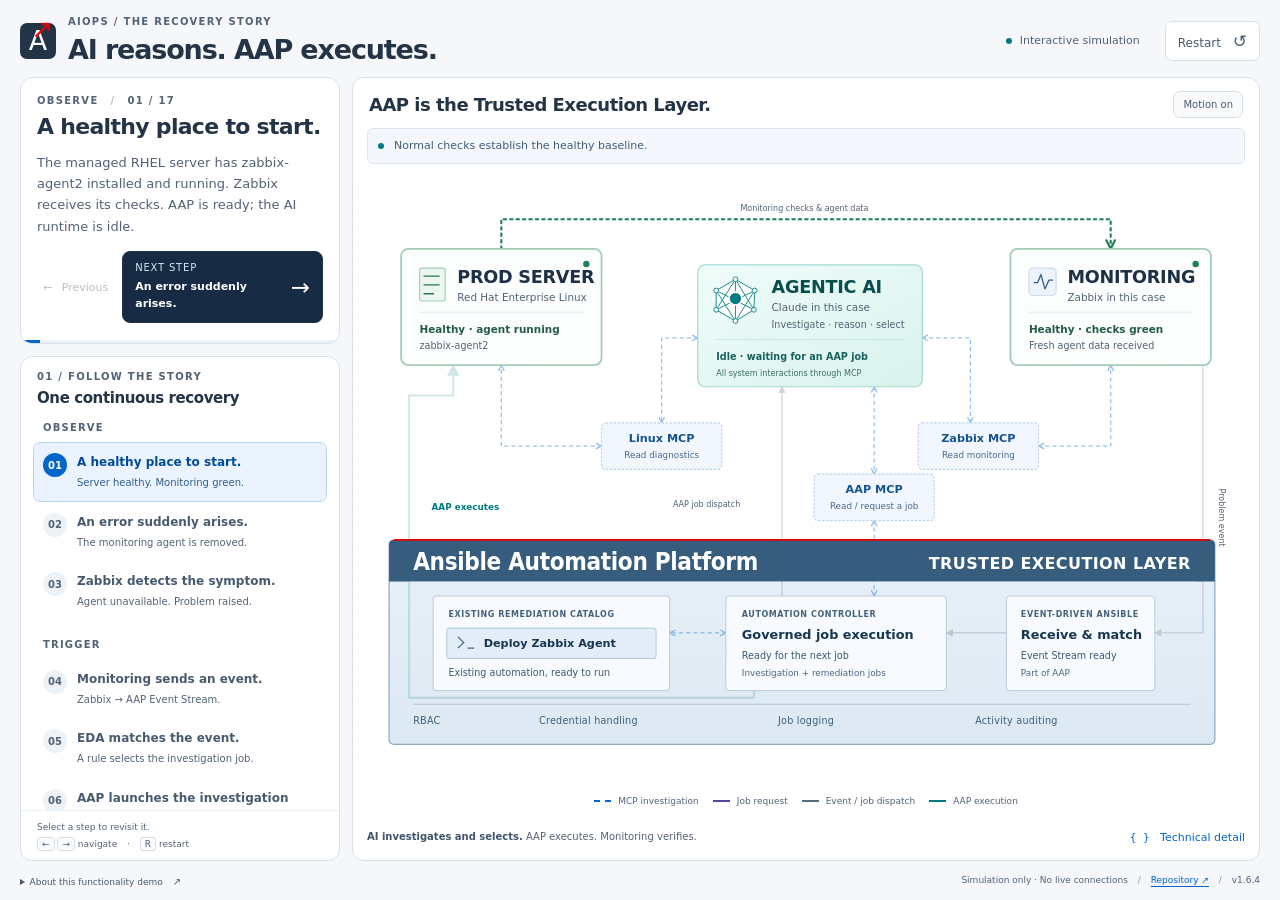
==== commit d8e66808: "Fit the AIOps architecture to the viewport" ====
--- a/demo/index.html
+++ b/demo/index.html
@@ -19,13 +19,14 @@
     <div class="header-actions"><span class="simulation-label"><i aria-hidden="true"></i> Interactive simulation</span><button id="restart" class="quiet-button" type="button" aria-keyshortcuts="R">Restart <span aria-hidden="true">↺</span></button></div>
   </header>
 
+
+  <main class="workspace">
   <section class="presenter" id="story" aria-labelledby="current-title" tabindex="-1">
-    <div class="narrative" aria-live="polite" aria-atomic="true"><p class="eyebrow"><span id="phase">Observe</span><span class="eyebrow-separator">/</span><span id="step-count">01 / 17</span></p><h2 id="current-title">A healthy place to start.</h2><p id="current-description">A managed RHEL server is healthy. Monitoring is green. Follow one failure through to verified recovery.</p></div>
+    <div class="narrative" role="region" tabindex="0" aria-label="Current step explanation" aria-live="polite" aria-atomic="true"><p class="eyebrow"><span id="phase">Observe</span><span class="eyebrow-separator">/</span><span id="step-count">01 / 17</span></p><h2 id="current-title">A healthy place to start.</h2><p id="current-description">A managed RHEL server is healthy. Monitoring is green. Follow one failure through to verified recovery.</p></div>
     <div class="navigation"><button id="previous" class="previous-button" type="button" disabled aria-keyshortcuts="ArrowLeft"><span aria-hidden="true">←</span> Previous</button><button id="next" class="next-button" type="button" aria-keyshortcuts="ArrowRight"><span><small>Next step</small><strong id="next-label">An error suddenly arises.</strong></span><span aria-hidden="true">→</span></button></div>
     <div id="progress" class="progress-track" role="progressbar" aria-label="Walkthrough progress" aria-valuemin="1" aria-valuemax="17" aria-valuenow="1"><div id="progress-fill"></div></div>
   </section>
 
-  <main class="workspace">
     <aside class="workflow-panel panel" aria-labelledby="workflow-title"><div class="panel-heading"><div><p class="eyebrow">01 / Follow the story</p><h2 id="workflow-title">One continuous recovery</h2></div></div><nav class="workflow-scroll" id="workflow-scroll" aria-label="Recovery steps"><ol id="workflow-list"></ol></nav><p class="workflow-hint">Select a step to revisit it.<br><kbd>←</kbd> <kbd>→</kbd> navigate <span>·</span> <kbd>R</kbd> restart</p></aside>
 
     <section class="architecture-panel panel" aria-labelledby="architecture-heading">
@@ -33,13 +34,13 @@
       <div class="flow-caption"><span class="caption-indicator" aria-hidden="true"></span><p id="flow-caption">Normal checks establish the healthy baseline.</p></div>
       <p class="pan-hint" id="pan-hint">Scroll the architecture sideways to explore. All controls and explanations fit your screen.</p>
       <div class="diagram-scroll" tabindex="0" role="region" aria-label="Architecture diagram; scroll horizontally on smaller screens" aria-describedby="pan-hint">
-        <svg id="architecture" class="architecture" viewBox="0 0 1130 714" role="img" aria-labelledby="diagram-title diagram-description">
+        <svg id="architecture" class="architecture" viewBox="0 0 1130 714" preserveAspectRatio="xMidYMid meet" role="img" aria-labelledby="diagram-title diagram-description">
           <title id="diagram-title">AIOps recovery architecture</title>
           <desc id="diagram-description">The PROD SERVER role uses Red Hat Enterprise Linux; the MONITORING role uses Zabbix in this case. Zabbix sends an event to Event-Driven Ansible within Ansible Automation Platform. EDA launches a Controller job that starts AGENTIC AI, with Claude in this case. AAP is the Trusted Execution Layer. The AI investigates Zabbix, Linux and AAP through their MCP interfaces, reasons about the cause, then requests an existing AAP remediation. Only AAP executes the repair. Monitoring confirms recovery afterward.</desc>
           <defs>
             <pattern id="dots" width="22" height="22" patternUnits="userSpaceOnUse"><circle cx="1" cy="1" r=".65" fill="#cbd5e1"/></pattern>
             <linearGradient id="agent-fill" x1="0" y1="0" x2="1" y2="1"><stop stop-color="#f0fdfa"/><stop offset="1" stop-color="#d9f2ec"/></linearGradient>
-            <linearGradient id="platform-fill" x1="0" y1="0" x2="0" y2="1"><stop stop-color="#1d2939"/><stop offset="1" stop-color="#101828"/></linearGradient>
+            <linearGradient id="platform-fill" x1="0" y1="0" x2="0" y2="1"><stop stop-color="#e8f1f8"/><stop offset="1" stop-color="#dce8f3"/></linearGradient>
             <marker id="arrow-read" viewBox="0 0 8 8" refX="7" refY="4" markerWidth="6" markerHeight="6" orient="auto-start-reverse"><path d="M1 1 7 4 1 7" fill="none" stroke="#0066cc" stroke-width="1.4"/></marker>
             <marker id="arrow-event" viewBox="0 0 8 8" refX="7" refY="4" markerWidth="6" markerHeight="6" orient="auto"><path d="M0 0 8 4 0 8Z" fill="#526c86"/></marker>
             <marker id="arrow-dispatch" viewBox="0 0 8 8" refX="7" refY="4" markerWidth="6" markerHeight="6" orient="auto"><path d="M0 0 8 4 0 8Z" fill="#526c86"/></marker>
@@ -48,7 +49,7 @@
             <marker id="arrow-monitor" viewBox="0 0 8 8" refX="7" refY="4" markerWidth="6" markerHeight="6" orient="auto"><path d="M1 1 7 4 1 7" fill="none" stroke="#1e8057" stroke-width="1.4"/></marker>
           </defs>
           <rect width="1130" height="714" fill="url(#dots)" opacity=".46"/>
-          <g class="platform-base"><rect x="45" y="435" width="1030" height="255" rx="6" fill="url(#platform-fill)"/><path d="M51 435 H1069" stroke="#ee0000" stroke-width="2"/><path d="M70 487 H1050" stroke="#53667c"/><text x="75" y="473" class="platform-name" textLength="430" lengthAdjust="spacingAndGlyphs">Ansible Automation Platform</text><text x="1045" y="471" text-anchor="end" class="platform-label">TRUSTED EXECUTION LAYER</text></g>
+          <g class="platform-base"><rect class="platform-frame" x="45" y="435" width="1030" height="255" rx="6" fill="url(#platform-fill)"/><path class="platform-header" d="M51 435 H1069 Q1075 435 1075 441 V487 H45 V441 Q45 435 51 435Z"/><path d="M51 435 H1069" stroke="#ee0000" stroke-width="2"/><path d="M70 487 H1050" stroke="#a8bfd1"/><text x="75" y="473" class="platform-name" textLength="430" lengthAdjust="spacingAndGlyphs">Ansible Automation Platform</text><text x="1045" y="471" text-anchor="end" class="platform-label">TRUSTED EXECUTION LAYER</text></g>
           <g id="flows" aria-hidden="true"></g>
           <g aria-hidden="true" class="route-labels"><text x="563" y="25" text-anchor="middle">Monitoring checks &amp; agent data</text><text x="1080" y="371" transform="rotate(90 1080 371)">Problem event</text><rect x="388" y="379" width="135" height="22" rx="4"/><text x="399" y="394">AAP job dispatch</text><rect x="87" y="382" width="114" height="23" rx="4"/><text x="98" y="398" class="execution-route-label">AAP executes</text></g>
 
@@ -65,18 +66,17 @@
           <g id="node-catalog" class="component platform-node catalog-node"><rect class="node-surface" x="100" y="505" width="295" height="118" rx="4"/><text x="119" y="531" class="platform-eyebrow">EXISTING REMEDIATION CATALOG</text><rect x="117" y="545" width="261" height="38" rx="3" class="template-surface"/><path d="M131 556 138 563 131 570 M143 570 H151" class="template-icon"/><text x="163" y="569" class="template-name">Deploy Zabbix Agent</text><text id="catalog-status" x="119" y="605" class="platform-status">Existing automation, ready to run</text></g>
           <g id="node-controller" class="component platform-node controller-node"><rect class="node-surface" x="465" y="505" width="275" height="118" rx="4"/><text x="485" y="531" class="platform-eyebrow">AUTOMATION CONTROLLER</text><text x="485" y="559" class="platform-node-title">Governed job execution</text><text id="controller-status" x="485" y="583" class="platform-status">Ready for the next job</text><text id="job-status" x="485" y="605" class="platform-detail">Investigation + remediation jobs</text></g>
           <g id="node-eda" class="component platform-node eda-node"><rect class="node-surface" x="815" y="505" width="185" height="118" rx="4"/><text x="833" y="531" class="platform-eyebrow">EVENT-DRIVEN ANSIBLE</text><text x="833" y="559" class="platform-node-title">Receive &amp; match</text><text id="eda-status" x="833" y="583" class="platform-status">Event Stream ready</text><text x="833" y="605" class="platform-detail">Part of AAP</text></g>
-          <g aria-hidden="true"><path d="M75 640 H1045" stroke="#53667c"/><text x="75" y="665" class="platform-capability">RBAC</text><text x="232" y="665" class="platform-capability">Credential handling</text><text x="530" y="665" class="platform-capability">Job logging</text><text x="776" y="665" class="platform-capability">Activity auditing</text></g>
+          <g aria-hidden="true"><path d="M75 640 H1045" stroke="#a8bfd1"/><text x="75" y="665" class="platform-capability">RBAC</text><text x="232" y="665" class="platform-capability">Credential handling</text><text x="530" y="665" class="platform-capability">Job logging</text><text x="776" y="665" class="platform-capability">Activity auditing</text></g>
         </svg>
       </div>
       <div class="path-legend" aria-label="Path types"><span><i class="legend-read"></i> MCP investigation</span><span><i class="legend-request"></i> Job request</span><span><i class="legend-dispatch"></i> Event / job dispatch</span><span><i class="legend-execute"></i> AAP execution</span></div>
       <div id="reasoning" class="reasoning-strip" hidden><span aria-hidden="true">✧</span><div><strong>Root cause: zabbix-agent2 is missing.</strong><p>Monitoring symptoms + package and log evidence + AAP history.</p></div><span class="reasoning-tag">AI diagnosis</span></div>
-      <div class="evidence" aria-label="Diagnostic evidence"><div><span class="evidence-label">Monitoring / Zabbix</span><strong id="evidence-monitoring">Awaiting investigation</strong></div><div><span class="evidence-label">Managed server / Linux</span><strong id="evidence-linux">Awaiting investigation</strong></div><div><span class="evidence-label">Automation / AAP</span><strong id="evidence-aap">Awaiting investigation</strong></div></div>
       <div class="architecture-footer"><p><strong>AI investigates and selects.</strong> AAP executes. Monitoring verifies.</p><button id="technical" type="button" class="source-button" aria-haspopup="dialog" aria-controls="technical-dialog"><span aria-hidden="true">{ }</span> Technical detail</button></div>
     </section>
   </main>
-  <footer class="page-footer"><details class="scope-note"><summary>About this functionality demo <span aria-hidden="true">↗</span></summary><p>This is a static simulation of the repository’s missing-package recovery scenario. AAP supports RBAC, credential handling, job logging, and activity auditing; this visualization does not attest that every possible control is configured. Agent instructions prescribe AAP-only remediation, and hardening work remains, including catalog access and tool restrictions. MCP routes shown here describe this recovery flow, not a proof of enforced isolation.</p><p><a href="https://github.com/kvegh/aiops-selfhealing-demo/blob/main/AI_Instructions_Guardrails/CLAUDE.md" target="_blank" rel="noopener noreferrer">Agent instructions ↗</a> · <a href="https://github.com/kvegh/aiops-selfhealing-demo/blob/main/docs/todo/demo-design.md" target="_blank" rel="noopener noreferrer">Hardening and design work ↗</a></p></details><p>Simulation only · No live connections <span class="footer-separator">/</span> <a href="https://github.com/kvegh/aiops-selfhealing-demo" target="_blank" rel="noopener noreferrer">Repository ↗</a> <span class="footer-separator">/</span> v1.1.6</p></footer>
+  <footer class="page-footer"><details class="scope-note"><summary>About this functionality demo <span aria-hidden="true">↗</span></summary><p>This is a static simulation of the repository’s missing-package recovery scenario. AAP supports RBAC, credential handling, job logging, and activity auditing; this visualization does not attest that every possible control is configured. Agent instructions prescribe AAP-only remediation, and hardening work remains, including catalog access and tool restrictions. MCP routes shown here describe this recovery flow, not a proof of enforced isolation.</p><p><a href="https://github.com/kvegh/aiops-selfhealing-demo/blob/main/AI_Instructions_Guardrails/CLAUDE.md" target="_blank" rel="noopener noreferrer">Agent instructions ↗</a> · <a href="https://github.com/kvegh/aiops-selfhealing-demo/blob/main/docs/todo/demo-design.md" target="_blank" rel="noopener noreferrer">Hardening and design work ↗</a></p></details><p>Simulation only · No live connections <span class="footer-separator">/</span> <a href="https://github.com/kvegh/aiops-selfhealing-demo" target="_blank" rel="noopener noreferrer">Repository ↗</a> <span class="footer-separator">/</span> v1.6.4</p></footer>
   <noscript><p class="no-script">Enable JavaScript to step through this local simulation. No infrastructure connections are made.</p></noscript>
 </div>
-<dialog id="technical-dialog" class="technical-dialog" aria-labelledby="technical-title"><div class="dialog-heading"><p class="eyebrow">Inside the implementation</p><button id="close-technical" type="button" class="close-button" aria-label="Close technical detail">×</button></div><h2 id="technical-title">Technical detail</h2><p id="technical-description"></p><p class="excerpt-note">Selected lines or shortened illustrations. Open the source for the complete implementation.</p><pre tabindex="0"><code id="technical-code"></code></pre><a id="source-link" target="_blank" rel="noopener noreferrer">View repository source ↗</a><p id="source-path" class="source-path"></p><div class="implementation-note"><strong>Functionality demo</strong><p>The diagram emphasizes roles: PROD SERVER, MONITORING, AGENTIC AI, and TRUSTED EXECUTION LAYER. Smaller captions identify the server, monitoring, and agent products; Ansible Automation Platform remains the prominent platform identity. The current repository launcher invokes Claude Code CLI; Codex, Copilot, and other runtimes illustrate the broader agent role; this visualization does not add other runtime integrations. That launcher uses <code>--dangerously-skip-permissions</code>. Agent instructions prescribe the depicted investigation and AAP-only remediation; that instruction is not itself a hard security boundary. AAP platform capabilities depend on the configured roles, credentials, and policies.</p><a href="https://github.com/kvegh/aiops-selfhealing-demo/blob/main/docs/todo/demo-design.md" target="_blank" rel="noopener noreferrer">Read the documented hardening work ↗</a></div></dialog>
+<dialog id="technical-dialog" class="technical-dialog" aria-labelledby="technical-title"><div class="dialog-heading"><p class="eyebrow">Inside the implementation</p><button id="close-technical" type="button" class="close-button" aria-label="Close technical detail">×</button></div><h2 id="technical-title">Technical detail</h2><p id="technical-description"></p><p class="excerpt-note">Selected lines or shortened illustrations. Open the source for the complete implementation.</p><pre tabindex="0"><code id="technical-code"></code></pre><a id="source-link" target="_blank" rel="noopener noreferrer">View repository source ↗</a><p id="source-path" class="source-path"></p><h3 class="evidence-heading">Current diagnostic evidence</h3><div class="evidence" aria-label="Diagnostic evidence"><div><span class="evidence-label">Monitoring / Zabbix</span><strong id="evidence-monitoring">Awaiting investigation</strong></div><div><span class="evidence-label">Managed server / Linux</span><strong id="evidence-linux">Awaiting investigation</strong></div><div><span class="evidence-label">Automation / AAP</span><strong id="evidence-aap">Awaiting investigation</strong></div></div><div class="implementation-note"><strong>Functionality demo</strong><p>The diagram emphasizes roles: PROD SERVER, MONITORING, AGENTIC AI, and TRUSTED EXECUTION LAYER. Smaller captions identify the server, monitoring, and agent products; Ansible Automation Platform remains the prominent platform identity. The current repository launcher invokes Claude Code CLI; Codex, Copilot, and other runtimes illustrate the broader agent role; this visualization does not add other runtime integrations. That launcher uses <code>--dangerously-skip-permissions</code>. Agent instructions prescribe the depicted investigation and AAP-only remediation; that instruction is not itself a hard security boundary. AAP platform capabilities depend on the configured roles, credentials, and policies.</p><a href="https://github.com/kvegh/aiops-selfhealing-demo/blob/main/docs/todo/demo-design.md" target="_blank" rel="noopener noreferrer">Read the documented hardening work ↗</a></div></dialog>
 </body>
 </html>
--- a/demo/src/styles.css
+++ b/demo/src/styles.css
@@ -21,7 +21,7 @@
 .quiet-button,.motion-button{border:1px solid var(--line);background:#fff;color:#475b70;border-radius:7px;padding:9px 12px;font-size:12px}
 .quiet-button span{font-size:17px;margin-left:8px}
 .quiet-button:hover,.motion-button:hover{border-color:#8da4bb}
-.presenter{position:relative;display:flex;align-items:center;justify-content:space-between;gap:35px;padding:24px 27px 27px;background:#fff;border:1px solid var(--line);border-radius:12px;overflow:hidden;margin-bottom:20px;min-height:173px}
+.presenter{grid-column:1 / -1;position:relative;display:flex;align-items:center;justify-content:space-between;gap:35px;padding:24px 27px 27px;background:#fff;border:1px solid var(--line);border-radius:12px;overflow:hidden;margin-bottom:0;min-height:173px}
 .narrative{max-width:850px}
 .eyebrow-separator{padding:0 12px;color:#b6becb}
 .narrative h2{margin:0 0 10px;font-size:25px;font-weight:580;letter-spacing:-.7px}
@@ -108,24 +108,31 @@
 .mcp-node[data-tone="request"] .node-surface{fill:#f0edff;stroke:#5b42a6}
 .mcp-title{font-size:14px;font-weight:650;fill:#14548f}
 .mcp-detail{font-size:11px;fill:#46678c}
+.platform-frame{stroke:#8caac2;stroke-width:1.5}
+.platform-header{fill:#365d7d}
 .platform-name{font-size:32px;fill:#fff;letter-spacing:-.5px;font-weight:750}
 .platform-label{font-size:20px;fill:#ffffff;font-weight:650;letter-spacing:.5px}
-.platform-node .node-surface{fill:#26384e;stroke:#53667c;stroke-width:1}
-.platform-node.is-active .node-surface{fill:#314b69;stroke:#a4c7eb;stroke-width:2}
-.platform-eyebrow{fill:#d4dfec;font-size:10px;font-weight:650;letter-spacing:.7px}
-.platform-node-title{fill:#ffffff;font-size:16px;font-weight:550}
-.platform-status{fill:#d4dfec;font-size:12px}
-.platform-detail{fill:#bfccdd;font-size:11px}
-.platform-capability{font-size:12px;fill:#d4dfec;letter-spacing:.3px}
-.template-surface{fill:#30445d;stroke:#7087a2}
-.template-name{fill:#f2f7ff;font-size:14px;font-weight:550}
-.template-icon{fill:none;stroke:#d4dfec;stroke-width:1.5}
-.catalog-node.is-active .template-surface{fill:#30476c;stroke:#8ebef1}
-.catalog-node[data-tone="selected"] .template-surface{fill:#174b50;stroke:#73c9c4}
+.platform-node .node-surface{fill:#f7fbff;stroke:#aac1d4;stroke-width:1}
+.platform-node.is-active .node-surface{fill:#ffffff;stroke:#007b84;stroke-width:2}
+.platform-eyebrow{fill:#45627b;font-size:10px;font-weight:650;letter-spacing:.7px}
+.platform-node-title{fill:#173650;font-size:16px;font-weight:550}
+.platform-status{fill:#3c5871;font-size:12px}
+.platform-detail{fill:#4a657d;font-size:11px}
+.platform-capability{font-size:12px;fill:#3e5f7b;letter-spacing:.3px}
+.template-surface{fill:#e3edf7;stroke:#a0bdd5}
+.template-name{fill:#173650;font-size:14px;font-weight:550}
+.template-icon{fill:none;stroke:#3c6583;stroke-width:1.5}
+.catalog-node.is-active .template-surface{fill:#e3f2ff;stroke:#5d99cb}
+.catalog-node[data-tone="selected"] .template-surface{fill:#d6efec;stroke:#65b3aa}
 .route-labels text{font-size:10px;fill:#526277}
 .route-labels rect{fill:#fff;opacity:.94}
 .route-labels .execution-route-label{fill:#007b84;font-size:11px;font-weight:600}
 .flow{color:#0066cc;opacity:.4}
+.flow-outline{fill:none;stroke:#f5f7fa;stroke-width:4.6;stroke-linejoin:round;stroke-linecap:round;opacity:0}
+.flow-read .flow-outline{stroke-dasharray:4 5}
+.flow-monitor .flow-outline{stroke-dasharray:3 5}
+.flow.is-active .flow-outline{opacity:1}
+.flow.is-active.flow-execute .flow-outline{stroke-width:5.8}
 .flow-line,.flow-signal{fill:none;stroke:currentColor;stroke-width:1.6;stroke-linejoin:round;stroke-linecap:round}
 .flow-read{color:#0066cc}
 .flow-read .flow-line{stroke-dasharray:4 5}
@@ -294,3 +301,46 @@
 .technical-dialog pre{font-size:11px;padding:12px}
 .technical-dialog h2{font-size:21px}
 }
+
+/* Supporting evidence uses the existing dialog so the architecture keeps its space. */
+.technical-dialog .evidence-heading{font-size:14px;margin:22px 0 10px}
+.technical-dialog .evidence{margin:0}
+
+/* On a presentation-sized viewport, fit the complete architecture to the available height. */
+@media (min-width:1100px) and (min-height:650px){
+  .app{height:100vh;height:100dvh;display:grid;grid-template-rows:auto minmax(0,1fr) auto;gap:12px;padding:16px 20px 10px}
+  .masthead{margin:0}
+  .brand{gap:12px}
+  .brand-mark{width:36px;height:36px;font-size:27px}
+  h1{font-size:27px}
+  .workspace{min-height:0;grid-template-columns:320px minmax(0,1fr);grid-template-rows:auto minmax(0,1fr);gap:12px;align-items:stretch}
+  .presenter{grid-column:1;grid-row:1;min-height:0;flex-direction:column;align-items:stretch;gap:14px;margin:0;padding:17px 16px 20px}
+  .narrative{min-height:0;max-height:32dvh;overflow:auto}
+  .narrative h2{font-size:22px;line-height:1.3}
+  .narrative>p:last-child{font-size:13px;line-height:1.65}
+  .navigation{gap:8px;justify-content:space-between}
+  .previous-button{flex:none;font-size:11px}
+  .next-button{flex:1;min-width:0;width:auto;min-height:62px;padding:10px 12px}
+  .next-button strong{font-size:11px}
+  .workflow-panel{grid-column:1;grid-row:2;display:flex;flex-direction:column;min-height:0}
+  .workflow-panel .panel-heading{flex-shrink:0;padding:14px 16px 10px}
+  .workflow-panel .panel-heading h2{font-size:15px}
+  .workflow-scroll{height:auto;flex:1;min-height:0}
+  .workflow-hint{flex-shrink:0;padding:8px 16px;font-size:9px;line-height:1.8}
+  .architecture-panel{grid-column:2;grid-row:1 / span 2;display:flex;flex-direction:column;min-height:0;height:100%}
+  .architecture-panel>:not(.diagram-scroll){flex-shrink:0}
+  .architecture-heading{padding:13px 16px 10px}
+  .architecture-heading .eyebrow{display:none}
+  .architecture-heading h2{font-size:18px;line-height:1.4}
+  .flow-caption{min-height:36px;margin:0 14px;padding:7px 10px}
+  .flow-caption p{font-size:11px}
+  .pan-hint{display:none}
+  .diagram-scroll{flex:1;min-height:0;overflow:auto}
+  .architecture{width:100%;height:100%;min-width:0;min-height:0;margin:0}
+  .node-product{font-size:13px}
+  .path-legend{gap:14px;margin:5px 14px 9px;font-size:9px}
+  .reasoning-strip{margin:0 14px 8px;padding:9px 12px}
+  .architecture-footer{padding:9px 14px;align-items:center;flex-direction:row}
+  .architecture-footer p{max-width:none}
+  .page-footer{padding:0;font-size:9px;gap:16px}
+}
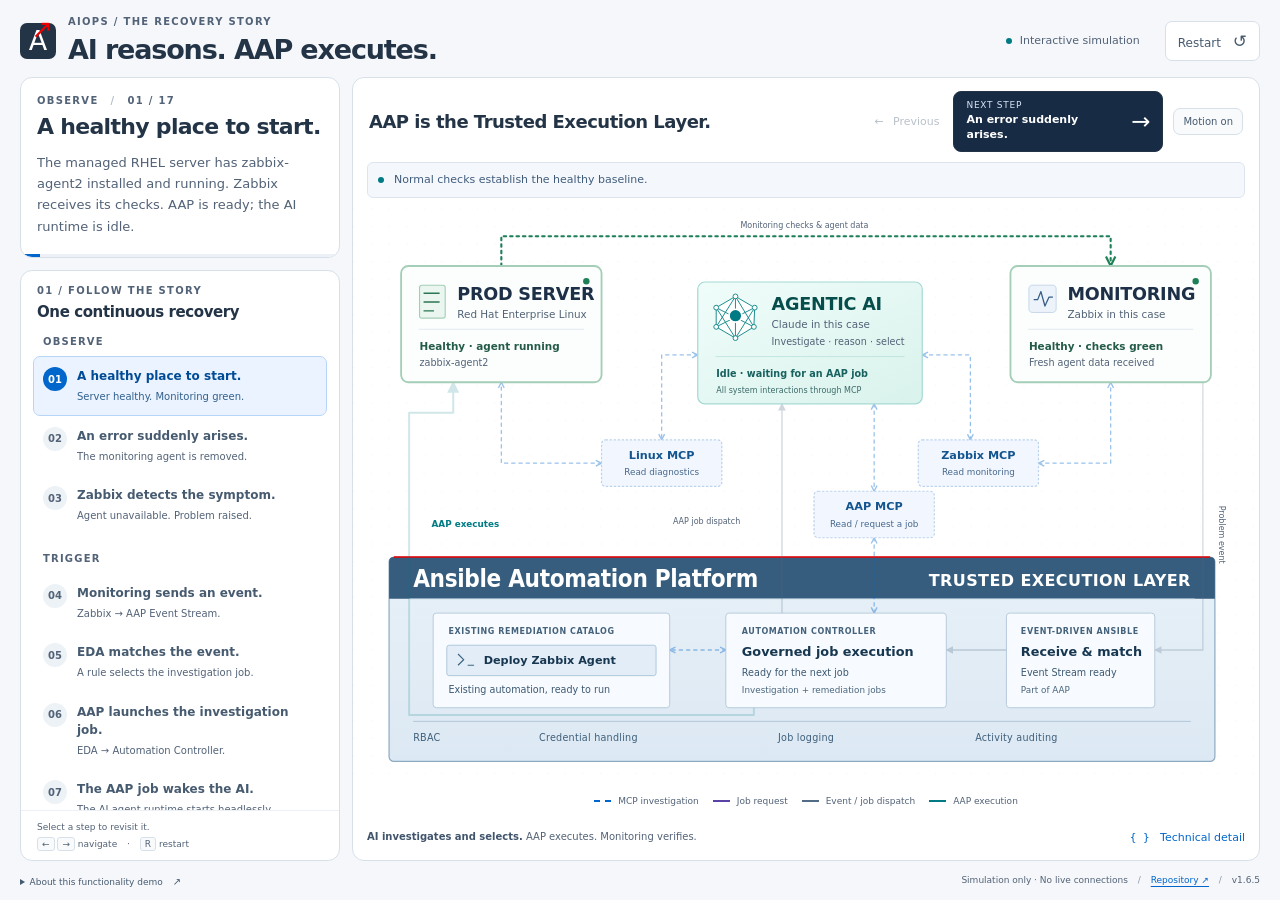
==== commit 5232ee38: "Restore Next beside the motion control" ====
--- a/demo/index.html
+++ b/demo/index.html
@@ -23,14 +23,12 @@
   <main class="workspace">
   <section class="presenter" id="story" aria-labelledby="current-title" tabindex="-1">
     <div class="narrative" role="region" tabindex="0" aria-label="Current step explanation" aria-live="polite" aria-atomic="true"><p class="eyebrow"><span id="phase">Observe</span><span class="eyebrow-separator">/</span><span id="step-count">01 / 17</span></p><h2 id="current-title">A healthy place to start.</h2><p id="current-description">A managed RHEL server is healthy. Monitoring is green. Follow one failure through to verified recovery.</p></div>
-    <div class="navigation"><button id="previous" class="previous-button" type="button" disabled aria-keyshortcuts="ArrowLeft"><span aria-hidden="true">←</span> Previous</button><button id="next" class="next-button" type="button" aria-keyshortcuts="ArrowRight"><span><small>Next step</small><strong id="next-label">An error suddenly arises.</strong></span><span aria-hidden="true">→</span></button></div>
     <div id="progress" class="progress-track" role="progressbar" aria-label="Walkthrough progress" aria-valuemin="1" aria-valuemax="17" aria-valuenow="1"><div id="progress-fill"></div></div>
   </section>
 
-    <aside class="workflow-panel panel" aria-labelledby="workflow-title"><div class="panel-heading"><div><p class="eyebrow">01 / Follow the story</p><h2 id="workflow-title">One continuous recovery</h2></div></div><nav class="workflow-scroll" id="workflow-scroll" aria-label="Recovery steps"><ol id="workflow-list"></ol></nav><p class="workflow-hint">Select a step to revisit it.<br><kbd>←</kbd> <kbd>→</kbd> navigate <span>·</span> <kbd>R</kbd> restart</p></aside>
 
     <section class="architecture-panel panel" aria-labelledby="architecture-heading">
-      <div class="panel-heading architecture-heading"><div><p class="eyebrow">02 / The architecture</p><h2 id="architecture-heading">AAP is the Trusted Execution Layer.</h2></div><button id="motion" class="motion-button" type="button" aria-pressed="true">Motion on</button></div>
+      <div class="panel-heading architecture-heading"><div><p class="eyebrow">02 / The architecture</p><h2 id="architecture-heading">AAP is the Trusted Execution Layer.</h2></div><div class="architecture-actions"><div class="navigation"><button id="previous" class="previous-button" type="button" disabled aria-keyshortcuts="ArrowLeft"><span aria-hidden="true">←</span> Previous</button><button id="next" class="next-button" type="button" aria-keyshortcuts="ArrowRight"><span><small>Next step</small><strong id="next-label">An error suddenly arises.</strong></span><span aria-hidden="true">→</span></button></div><button id="motion" class="motion-button" type="button" aria-pressed="true">Motion on</button></div></div>
       <div class="flow-caption"><span class="caption-indicator" aria-hidden="true"></span><p id="flow-caption">Normal checks establish the healthy baseline.</p></div>
       <p class="pan-hint" id="pan-hint">Scroll the architecture sideways to explore. All controls and explanations fit your screen.</p>
       <div class="diagram-scroll" tabindex="0" role="region" aria-label="Architecture diagram; scroll horizontally on smaller screens" aria-describedby="pan-hint">
@@ -73,8 +71,10 @@
       <div id="reasoning" class="reasoning-strip" hidden><span aria-hidden="true">✧</span><div><strong>Root cause: zabbix-agent2 is missing.</strong><p>Monitoring symptoms + package and log evidence + AAP history.</p></div><span class="reasoning-tag">AI diagnosis</span></div>
       <div class="architecture-footer"><p><strong>AI investigates and selects.</strong> AAP executes. Monitoring verifies.</p><button id="technical" type="button" class="source-button" aria-haspopup="dialog" aria-controls="technical-dialog"><span aria-hidden="true">{ }</span> Technical detail</button></div>
     </section>
+
+    <aside class="workflow-panel panel" aria-labelledby="workflow-title"><div class="panel-heading"><div><p class="eyebrow">01 / Follow the story</p><h2 id="workflow-title">One continuous recovery</h2></div></div><nav class="workflow-scroll" id="workflow-scroll" aria-label="Recovery steps"><ol id="workflow-list"></ol></nav><p class="workflow-hint">Select a step to revisit it.<br><kbd>←</kbd> <kbd>→</kbd> navigate <span>·</span> <kbd>R</kbd> restart</p></aside>
   </main>
-  <footer class="page-footer"><details class="scope-note"><summary>About this functionality demo <span aria-hidden="true">↗</span></summary><p>This is a static simulation of the repository’s missing-package recovery scenario. AAP supports RBAC, credential handling, job logging, and activity auditing; this visualization does not attest that every possible control is configured. Agent instructions prescribe AAP-only remediation, and hardening work remains, including catalog access and tool restrictions. MCP routes shown here describe this recovery flow, not a proof of enforced isolation.</p><p><a href="https://github.com/kvegh/aiops-selfhealing-demo/blob/main/AI_Instructions_Guardrails/CLAUDE.md" target="_blank" rel="noopener noreferrer">Agent instructions ↗</a> · <a href="https://github.com/kvegh/aiops-selfhealing-demo/blob/main/docs/todo/demo-design.md" target="_blank" rel="noopener noreferrer">Hardening and design work ↗</a></p></details><p>Simulation only · No live connections <span class="footer-separator">/</span> <a href="https://github.com/kvegh/aiops-selfhealing-demo" target="_blank" rel="noopener noreferrer">Repository ↗</a> <span class="footer-separator">/</span> v1.6.4</p></footer>
+  <footer class="page-footer"><details class="scope-note"><summary>About this functionality demo <span aria-hidden="true">↗</span></summary><p>This is a static simulation of the repository’s missing-package recovery scenario. AAP supports RBAC, credential handling, job logging, and activity auditing; this visualization does not attest that every possible control is configured. Agent instructions prescribe AAP-only remediation, and hardening work remains, including catalog access and tool restrictions. MCP routes shown here describe this recovery flow, not a proof of enforced isolation.</p><p><a href="https://github.com/kvegh/aiops-selfhealing-demo/blob/main/AI_Instructions_Guardrails/CLAUDE.md" target="_blank" rel="noopener noreferrer">Agent instructions ↗</a> · <a href="https://github.com/kvegh/aiops-selfhealing-demo/blob/main/docs/todo/demo-design.md" target="_blank" rel="noopener noreferrer">Hardening and design work ↗</a></p></details><p>Simulation only · No live connections <span class="footer-separator">/</span> <a href="https://github.com/kvegh/aiops-selfhealing-demo" target="_blank" rel="noopener noreferrer">Repository ↗</a> <span class="footer-separator">/</span> v1.6.5</p></footer>
   <noscript><p class="no-script">Enable JavaScript to step through this local simulation. No infrastructure connections are made.</p></noscript>
 </div>
 <dialog id="technical-dialog" class="technical-dialog" aria-labelledby="technical-title"><div class="dialog-heading"><p class="eyebrow">Inside the implementation</p><button id="close-technical" type="button" class="close-button" aria-label="Close technical detail">×</button></div><h2 id="technical-title">Technical detail</h2><p id="technical-description"></p><p class="excerpt-note">Selected lines or shortened illustrations. Open the source for the complete implementation.</p><pre tabindex="0"><code id="technical-code"></code></pre><a id="source-link" target="_blank" rel="noopener noreferrer">View repository source ↗</a><p id="source-path" class="source-path"></p><h3 class="evidence-heading">Current diagnostic evidence</h3><div class="evidence" aria-label="Diagnostic evidence"><div><span class="evidence-label">Monitoring / Zabbix</span><strong id="evidence-monitoring">Awaiting investigation</strong></div><div><span class="evidence-label">Managed server / Linux</span><strong id="evidence-linux">Awaiting investigation</strong></div><div><span class="evidence-label">Automation / AAP</span><strong id="evidence-aap">Awaiting investigation</strong></div></div><div class="implementation-note"><strong>Functionality demo</strong><p>The diagram emphasizes roles: PROD SERVER, MONITORING, AGENTIC AI, and TRUSTED EXECUTION LAYER. Smaller captions identify the server, monitoring, and agent products; Ansible Automation Platform remains the prominent platform identity. The current repository launcher invokes Claude Code CLI; Codex, Copilot, and other runtimes illustrate the broader agent role; this visualization does not add other runtime integrations. That launcher uses <code>--dangerously-skip-permissions</code>. Agent instructions prescribe the depicted investigation and AAP-only remediation; that instruction is not itself a hard security boundary. AAP platform capabilities depend on the configured roles, credentials, and policies.</p><a href="https://github.com/kvegh/aiops-selfhealing-demo/blob/main/docs/todo/demo-design.md" target="_blank" rel="noopener noreferrer">Read the documented hardening work ↗</a></div></dialog>
--- a/demo/src/styles.css
+++ b/demo/src/styles.css
@@ -40,6 +40,9 @@
 .progress-track{position:absolute;bottom:0;left:0;right:0;height:3px;background:#edf0f6}
 #progress-fill{height:100%;background:var(--accent);transition:width .2s;width:5.882%}
 .workspace{display:grid;grid-template-columns:265px minmax(0,1fr);gap:20px;align-items:start}
+/* Primary controls precede the step list in keyboard order; preserve desktop columns. */
+.workflow-panel{grid-column:1;grid-row:2}
+.architecture-panel{grid-column:2;grid-row:2}
 .panel{border:1px solid var(--line);border-radius:12px;background:#fff;overflow:hidden;min-width:0}
 .panel-heading{padding:22px 21px 17px}
 .panel-heading h2{margin:0;font-size:17px;letter-spacing:-.4px;font-weight:600}
@@ -63,6 +66,13 @@
 kbd{font-family:inherit;border:1px solid #d7e0e9;border-radius:3px;padding:1px 4px;color:#526277;background:#f8fafc}
 .architecture-heading{display:flex;align-items:center;justify-content:space-between;gap:18px}
 .architecture-heading h2{font-size:20px;letter-spacing:-.5px}
+.architecture-heading>div:first-child{flex:1;min-width:0}
+.architecture-actions{display:flex;align-items:center;gap:10px;flex-shrink:0}
+.architecture-actions .navigation{gap:8px}
+.architecture-actions .next-button{flex:none;width:210px;min-height:52px;padding:8px 12px;gap:12px}
+.architecture-actions .next-button small{font-size:9px;margin-bottom:2px}
+.architecture-actions .next-button>span:first-child{min-width:0}
+.architecture-actions .next-button strong{font-size:11px;line-height:1.4;overflow-wrap:anywhere}
 .motion-button{font-size:10px;white-space:nowrap;padding:7px 9px;background:#f8fafc}
 .flow-caption{display:flex;align-items:center;gap:10px;min-height:45px;margin:0 20px;padding:10px 13px;border:1px solid #dce5ee;background:#f4f8fc;border-radius:6px}
 .flow-caption p{margin:0;font-size:12px;line-height:1.6;color:#405c7b}
@@ -344,3 +354,12 @@
   .architecture-footer p{max-width:none}
   .page-footer{padding:0;font-size:9px;gap:16px}
 }
+
+/* Keep Next immediately before Motion, including when the heading wraps. */
+@media(max-width:1099px){
+  .architecture-heading{flex-wrap:wrap;align-items:center;gap:12px}
+  .architecture-heading>div:first-child{flex-basis:100%}
+  .architecture-actions{width:100%}
+  .architecture-actions .navigation{flex:1;min-width:0}
+  .architecture-actions .next-button{flex:1;min-width:0;width:auto}
+}
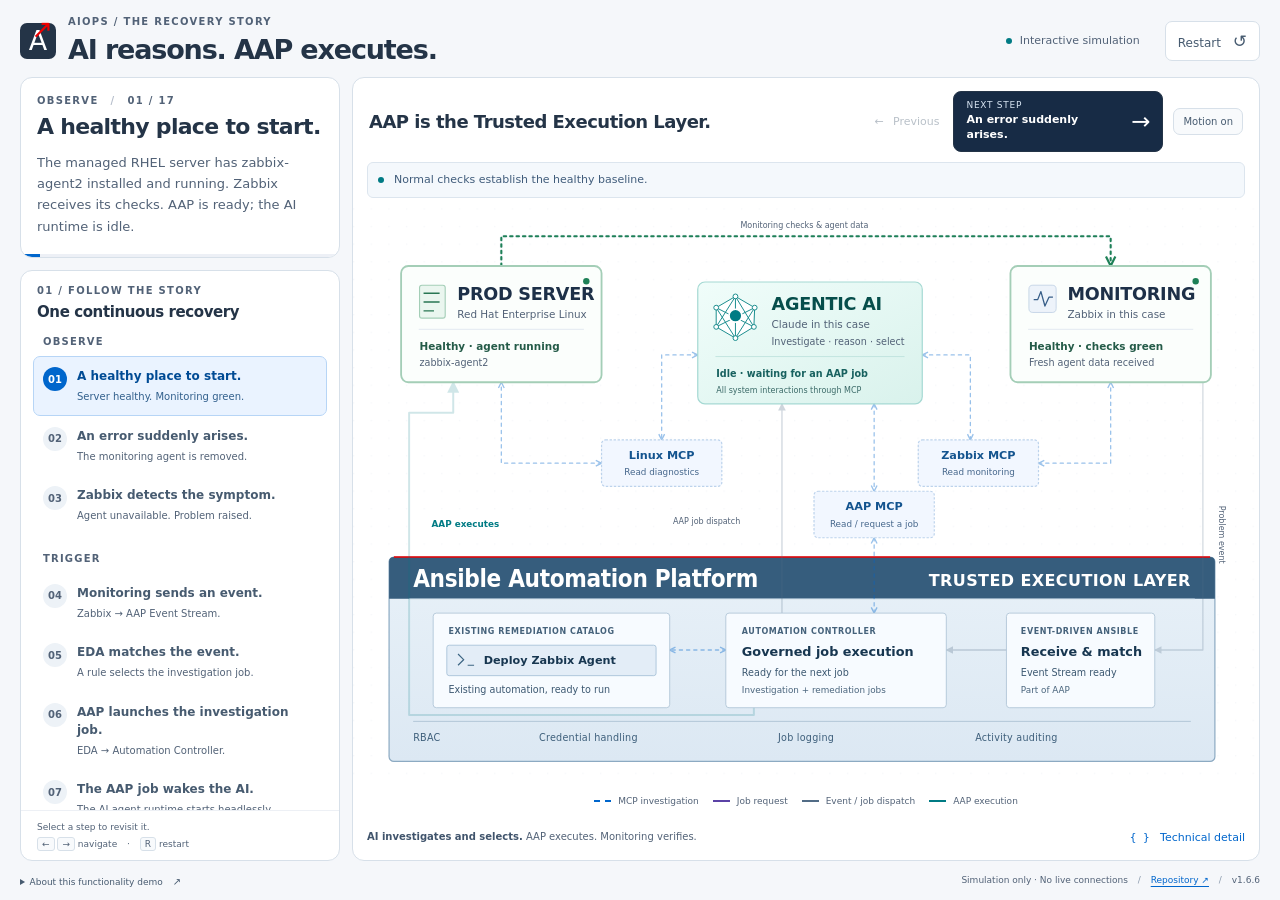
==== commit b96abc82: "Highlight rule matching and AI correlation" ====
--- a/demo/index.html
+++ b/demo/index.html
@@ -55,7 +55,7 @@
 
           <g id="node-zabbix" class="component monitoring-node" data-tone="healthy"><rect class="node-surface" x="820" y="72" width="250" height="145" rx="9"/><rect x="843" y="96" width="34" height="34" rx="5" class="monitor-icon-body"/><path d="M849 114 H854 L858 104 863 122 868 111 H873" class="monitor-icon-lines"/><circle class="status-dot" cx="1051" cy="91" r="4"/><text x="891" y="115" class="node-title">MONITORING</text><text x="891" y="137" class="node-product">Zabbix in this case</text><path class="node-divider" d="M842 151 H1048"/><text id="monitor-status" x="843" y="177" class="node-status">Healthy · checks green</text><text id="monitor-detail" x="843" y="197" class="node-detail">Fresh agent data received</text></g>
 
-          <g id="node-agent" class="component agent-node" data-tone="idle"><rect class="agent-halo" x="421" y="83" width="298" height="170" rx="15"/><rect class="node-surface" x="430" y="92" width="280" height="152" rx="9" fill="url(#agent-fill)"/><g class="agent-constellation" transform="translate(477 134)"><path d="M0 -24 24 -10 23 14 0 28 -24 14 -24 -10Z M0 -24 V28 M-24 -10 23 14 M24 -10 -24 14 M0 -24 23 14 M0 -24 -24 14 M-24 -10 0 28 M24 -10 0 28"/><circle cx="0" cy="0" r="8" class="agent-core"/><circle cx="0" cy="-24" r="3"/><circle cx="24" cy="-10" r="3"/><circle cx="23" cy="14" r="3"/><circle cx="0" cy="28" r="3"/><circle cx="-24" cy="14" r="3"/><circle cx="-24" cy="-10" r="3"/></g><text x="522" y="127" class="node-title agent-role">AGENTIC AI</text><text x="522" y="149" class="node-product">Claude in this case</text><text x="522" y="171" class="node-detail">Investigate · reason · select</text><path class="agent-divider" d="M452 185 H688"/><text id="agent-status" x="453" y="211" class="agent-status">Idle · waiting for an AAP job</text><text x="453" y="230" class="agent-footnote">All system interactions through MCP</text></g>
+          <g id="node-agent" class="component agent-node" data-tone="idle"><rect class="agent-halo" x="421" y="83" width="298" height="170" rx="15"/><rect class="node-surface" x="430" y="92" width="280" height="152" rx="9" fill="url(#agent-fill)"/><g class="agent-constellation" transform="translate(477 134)"><path d="M0 -24 24 -10 23 14 0 28 -24 14 -24 -10Z M0 -24 V28 M-24 -10 23 14 M24 -10 -24 14 M0 -24 23 14 M0 -24 -24 14 M-24 -10 0 28 M24 -10 0 28"/><circle cx="0" cy="0" r="8" class="agent-core"/><circle cx="0" cy="-24" r="3"/><circle cx="24" cy="-10" r="3"/><circle cx="23" cy="14" r="3"/><circle cx="0" cy="28" r="3"/><circle cx="-24" cy="14" r="3"/><circle cx="-24" cy="-10" r="3"/></g><text x="522" y="127" class="node-title agent-role">AGENTIC AI</text><text x="522" y="149" class="node-product">Claude in this case</text><text x="522" y="171" class="node-detail">Investigate · reason · select</text><path class="agent-divider" d="M452 185 H688"/><rect class="status-highlight" x="444" y="195" width="252" height="23" rx="5" aria-hidden="true"/><text id="agent-status" x="453" y="211" class="agent-status">Idle · waiting for an AAP job</text><text x="453" y="230" class="agent-footnote">All system interactions through MCP</text></g>
 
           <g id="node-linux-mcp" class="component mcp-node"><rect class="node-surface" x="310" y="289" width="150" height="58" rx="5"/><text x="385" y="313" text-anchor="middle" class="mcp-title">Linux MCP</text><text x="385" y="333" text-anchor="middle" class="mcp-detail">Read diagnostics</text></g>
           <g id="node-zabbix-mcp" class="component mcp-node"><rect class="node-surface" x="705" y="289" width="150" height="58" rx="5"/><text x="780" y="313" text-anchor="middle" class="mcp-title">Zabbix MCP</text><text x="780" y="333" text-anchor="middle" class="mcp-detail">Read monitoring</text></g>
@@ -63,7 +63,7 @@
 
           <g id="node-catalog" class="component platform-node catalog-node"><rect class="node-surface" x="100" y="505" width="295" height="118" rx="4"/><text x="119" y="531" class="platform-eyebrow">EXISTING REMEDIATION CATALOG</text><rect x="117" y="545" width="261" height="38" rx="3" class="template-surface"/><path d="M131 556 138 563 131 570 M143 570 H151" class="template-icon"/><text x="163" y="569" class="template-name">Deploy Zabbix Agent</text><text id="catalog-status" x="119" y="605" class="platform-status">Existing automation, ready to run</text></g>
           <g id="node-controller" class="component platform-node controller-node"><rect class="node-surface" x="465" y="505" width="275" height="118" rx="4"/><text x="485" y="531" class="platform-eyebrow">AUTOMATION CONTROLLER</text><text x="485" y="559" class="platform-node-title">Governed job execution</text><text id="controller-status" x="485" y="583" class="platform-status">Ready for the next job</text><text id="job-status" x="485" y="605" class="platform-detail">Investigation + remediation jobs</text></g>
-          <g id="node-eda" class="component platform-node eda-node"><rect class="node-surface" x="815" y="505" width="185" height="118" rx="4"/><text x="833" y="531" class="platform-eyebrow">EVENT-DRIVEN ANSIBLE</text><text x="833" y="559" class="platform-node-title">Receive &amp; match</text><text id="eda-status" x="833" y="583" class="platform-status">Event Stream ready</text><text x="833" y="605" class="platform-detail">Part of AAP</text></g>
+          <g id="node-eda" class="component platform-node eda-node"><rect class="node-surface" x="815" y="505" width="185" height="118" rx="4"/><text x="833" y="531" class="platform-eyebrow">EVENT-DRIVEN ANSIBLE</text><text x="833" y="559" class="platform-node-title">Receive &amp; match</text><rect class="status-highlight" x="824" y="566" width="167" height="25" rx="5" aria-hidden="true"/><text id="eda-status" x="833" y="583" class="platform-status">Event Stream ready</text><text x="833" y="605" class="platform-detail">Part of AAP</text></g>
           <g aria-hidden="true"><path d="M75 640 H1045" stroke="#a8bfd1"/><text x="75" y="665" class="platform-capability">RBAC</text><text x="232" y="665" class="platform-capability">Credential handling</text><text x="530" y="665" class="platform-capability">Job logging</text><text x="776" y="665" class="platform-capability">Activity auditing</text></g>
         </svg>
       </div>
@@ -74,7 +74,7 @@
 
     <aside class="workflow-panel panel" aria-labelledby="workflow-title"><div class="panel-heading"><div><p class="eyebrow">01 / Follow the story</p><h2 id="workflow-title">One continuous recovery</h2></div></div><nav class="workflow-scroll" id="workflow-scroll" aria-label="Recovery steps"><ol id="workflow-list"></ol></nav><p class="workflow-hint">Select a step to revisit it.<br><kbd>←</kbd> <kbd>→</kbd> navigate <span>·</span> <kbd>R</kbd> restart</p></aside>
   </main>
-  <footer class="page-footer"><details class="scope-note"><summary>About this functionality demo <span aria-hidden="true">↗</span></summary><p>This is a static simulation of the repository’s missing-package recovery scenario. AAP supports RBAC, credential handling, job logging, and activity auditing; this visualization does not attest that every possible control is configured. Agent instructions prescribe AAP-only remediation, and hardening work remains, including catalog access and tool restrictions. MCP routes shown here describe this recovery flow, not a proof of enforced isolation.</p><p><a href="https://github.com/kvegh/aiops-selfhealing-demo/blob/main/AI_Instructions_Guardrails/CLAUDE.md" target="_blank" rel="noopener noreferrer">Agent instructions ↗</a> · <a href="https://github.com/kvegh/aiops-selfhealing-demo/blob/main/docs/todo/demo-design.md" target="_blank" rel="noopener noreferrer">Hardening and design work ↗</a></p></details><p>Simulation only · No live connections <span class="footer-separator">/</span> <a href="https://github.com/kvegh/aiops-selfhealing-demo" target="_blank" rel="noopener noreferrer">Repository ↗</a> <span class="footer-separator">/</span> v1.6.5</p></footer>
+  <footer class="page-footer"><details class="scope-note"><summary>About this functionality demo <span aria-hidden="true">↗</span></summary><p>This is a static simulation of the repository’s missing-package recovery scenario. AAP supports RBAC, credential handling, job logging, and activity auditing; this visualization does not attest that every possible control is configured. Agent instructions prescribe AAP-only remediation, and hardening work remains, including catalog access and tool restrictions. MCP routes shown here describe this recovery flow, not a proof of enforced isolation.</p><p><a href="https://github.com/kvegh/aiops-selfhealing-demo/blob/main/AI_Instructions_Guardrails/CLAUDE.md" target="_blank" rel="noopener noreferrer">Agent instructions ↗</a> · <a href="https://github.com/kvegh/aiops-selfhealing-demo/blob/main/docs/todo/demo-design.md" target="_blank" rel="noopener noreferrer">Hardening and design work ↗</a></p></details><p>Simulation only · No live connections <span class="footer-separator">/</span> <a href="https://github.com/kvegh/aiops-selfhealing-demo" target="_blank" rel="noopener noreferrer">Repository ↗</a> <span class="footer-separator">/</span> v1.6.6</p></footer>
   <noscript><p class="no-script">Enable JavaScript to step through this local simulation. No infrastructure connections are made.</p></noscript>
 </div>
 <dialog id="technical-dialog" class="technical-dialog" aria-labelledby="technical-title"><div class="dialog-heading"><p class="eyebrow">Inside the implementation</p><button id="close-technical" type="button" class="close-button" aria-label="Close technical detail">×</button></div><h2 id="technical-title">Technical detail</h2><p id="technical-description"></p><p class="excerpt-note">Selected lines or shortened illustrations. Open the source for the complete implementation.</p><pre tabindex="0"><code id="technical-code"></code></pre><a id="source-link" target="_blank" rel="noopener noreferrer">View repository source ↗</a><p id="source-path" class="source-path"></p><h3 class="evidence-heading">Current diagnostic evidence</h3><div class="evidence" aria-label="Diagnostic evidence"><div><span class="evidence-label">Monitoring / Zabbix</span><strong id="evidence-monitoring">Awaiting investigation</strong></div><div><span class="evidence-label">Managed server / Linux</span><strong id="evidence-linux">Awaiting investigation</strong></div><div><span class="evidence-label">Automation / AAP</span><strong id="evidence-aap">Awaiting investigation</strong></div></div><div class="implementation-note"><strong>Functionality demo</strong><p>The diagram emphasizes roles: PROD SERVER, MONITORING, AGENTIC AI, and TRUSTED EXECUTION LAYER. Smaller captions identify the server, monitoring, and agent products; Ansible Automation Platform remains the prominent platform identity. The current repository launcher invokes Claude Code CLI; Codex, Copilot, and other runtimes illustrate the broader agent role; this visualization does not add other runtime integrations. That launcher uses <code>--dangerously-skip-permissions</code>. Agent instructions prescribe the depicted investigation and AAP-only remediation; that instruction is not itself a hard security boundary. AAP platform capabilities depend on the configured roles, credentials, and policies.</p><a href="https://github.com/kvegh/aiops-selfhealing-demo/blob/main/docs/todo/demo-design.md" target="_blank" rel="noopener noreferrer">Read the documented hardening work ↗</a></div></dialog>
--- a/demo/src/styles.css
+++ b/demo/src/styles.css
@@ -128,6 +128,15 @@
 .platform-node-title{fill:#173650;font-size:16px;font-weight:550}
 .platform-status{fill:#3c5871;font-size:12px}
 .platform-detail{fill:#4a657d;font-size:11px}
+/* Status-only steps need a visible cue even while the presenter pauses. */
+.status-highlight{fill:#d7f0e9;stroke:#2a8f83;stroke-width:1;opacity:0;pointer-events:none}
+.app[data-step="matched"] .eda-node .status-highlight,
+.app[data-step="reasoning"] .agent-node .status-highlight{opacity:1}
+.app[data-step="matched"] .eda-node>.node-surface,
+.app[data-step="reasoning"] .agent-node>.node-surface{fill:#edf8f5;stroke:#007b84;stroke-width:2.5;animation:status-focus .9s ease-out 1}
+.app[data-step="matched"] #eda-status,
+.app[data-step="reasoning"] #agent-status{fill:#005f5d;font-weight:700}
+@keyframes status-focus{from{stroke-width:5;stroke:#00a5a8}to{stroke-width:2.5;stroke:#007b84}}
 .platform-capability{font-size:12px;fill:#3e5f7b;letter-spacing:.3px}
 .template-surface{fill:#e3edf7;stroke:#a0bdd5}
 .template-name{fill:#173650;font-size:14px;font-weight:550}
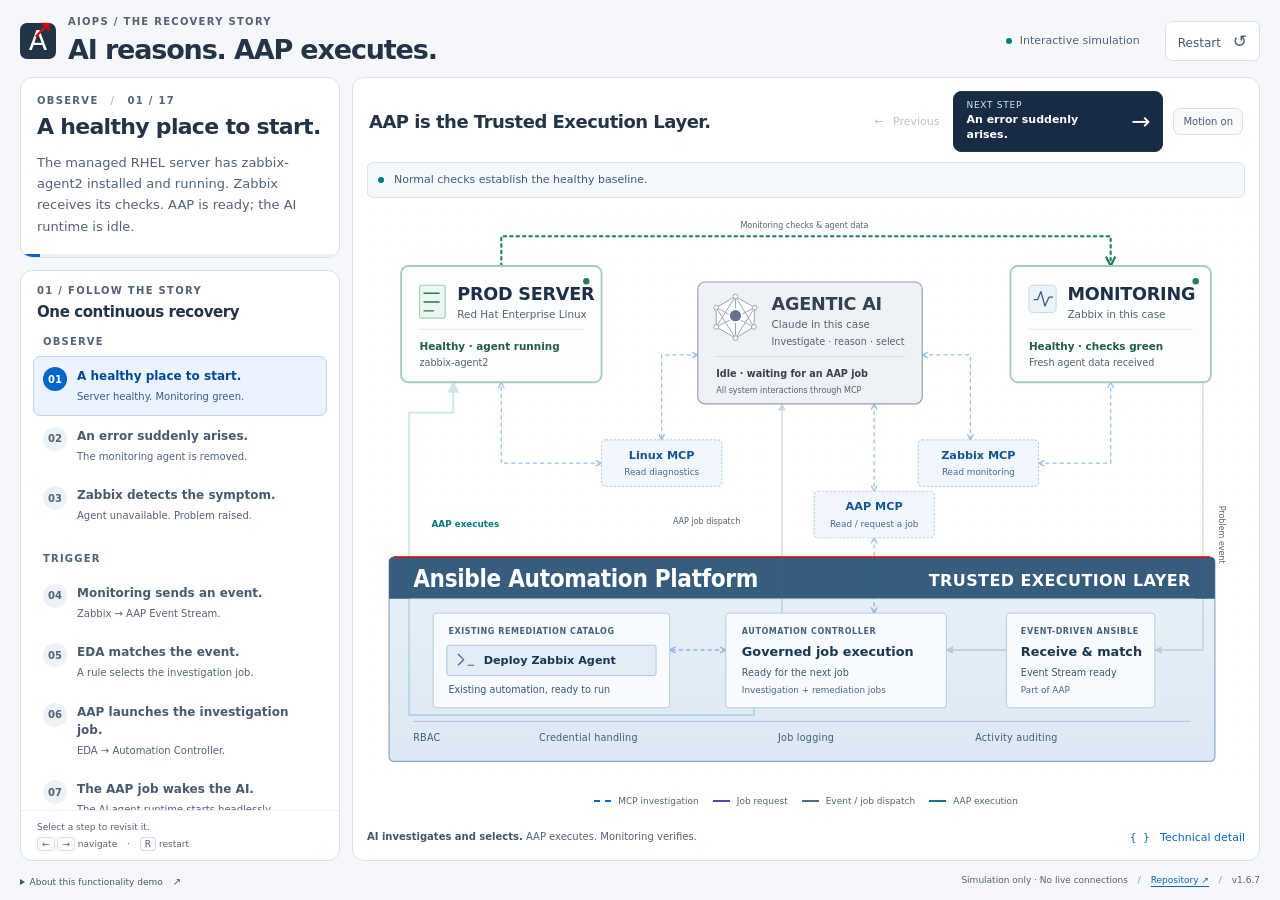
==== commit d8758f15: "Quiet the AI agent with a slate-grey palette" ====
--- a/demo/index.html
+++ b/demo/index.html
@@ -37,7 +37,6 @@
           <desc id="diagram-description">The PROD SERVER role uses Red Hat Enterprise Linux; the MONITORING role uses Zabbix in this case. Zabbix sends an event to Event-Driven Ansible within Ansible Automation Platform. EDA launches a Controller job that starts AGENTIC AI, with Claude in this case. AAP is the Trusted Execution Layer. The AI investigates Zabbix, Linux and AAP through their MCP interfaces, reasons about the cause, then requests an existing AAP remediation. Only AAP executes the repair. Monitoring confirms recovery afterward.</desc>
           <defs>
             <pattern id="dots" width="22" height="22" patternUnits="userSpaceOnUse"><circle cx="1" cy="1" r=".65" fill="#cbd5e1"/></pattern>
-            <linearGradient id="agent-fill" x1="0" y1="0" x2="1" y2="1"><stop stop-color="#f0fdfa"/><stop offset="1" stop-color="#d9f2ec"/></linearGradient>
             <linearGradient id="platform-fill" x1="0" y1="0" x2="0" y2="1"><stop stop-color="#e8f1f8"/><stop offset="1" stop-color="#dce8f3"/></linearGradient>
             <marker id="arrow-read" viewBox="0 0 8 8" refX="7" refY="4" markerWidth="6" markerHeight="6" orient="auto-start-reverse"><path d="M1 1 7 4 1 7" fill="none" stroke="#0066cc" stroke-width="1.4"/></marker>
             <marker id="arrow-event" viewBox="0 0 8 8" refX="7" refY="4" markerWidth="6" markerHeight="6" orient="auto"><path d="M0 0 8 4 0 8Z" fill="#526c86"/></marker>
@@ -55,7 +54,7 @@
 
           <g id="node-zabbix" class="component monitoring-node" data-tone="healthy"><rect class="node-surface" x="820" y="72" width="250" height="145" rx="9"/><rect x="843" y="96" width="34" height="34" rx="5" class="monitor-icon-body"/><path d="M849 114 H854 L858 104 863 122 868 111 H873" class="monitor-icon-lines"/><circle class="status-dot" cx="1051" cy="91" r="4"/><text x="891" y="115" class="node-title">MONITORING</text><text x="891" y="137" class="node-product">Zabbix in this case</text><path class="node-divider" d="M842 151 H1048"/><text id="monitor-status" x="843" y="177" class="node-status">Healthy · checks green</text><text id="monitor-detail" x="843" y="197" class="node-detail">Fresh agent data received</text></g>
 
-          <g id="node-agent" class="component agent-node" data-tone="idle"><rect class="agent-halo" x="421" y="83" width="298" height="170" rx="15"/><rect class="node-surface" x="430" y="92" width="280" height="152" rx="9" fill="url(#agent-fill)"/><g class="agent-constellation" transform="translate(477 134)"><path d="M0 -24 24 -10 23 14 0 28 -24 14 -24 -10Z M0 -24 V28 M-24 -10 23 14 M24 -10 -24 14 M0 -24 23 14 M0 -24 -24 14 M-24 -10 0 28 M24 -10 0 28"/><circle cx="0" cy="0" r="8" class="agent-core"/><circle cx="0" cy="-24" r="3"/><circle cx="24" cy="-10" r="3"/><circle cx="23" cy="14" r="3"/><circle cx="0" cy="28" r="3"/><circle cx="-24" cy="14" r="3"/><circle cx="-24" cy="-10" r="3"/></g><text x="522" y="127" class="node-title agent-role">AGENTIC AI</text><text x="522" y="149" class="node-product">Claude in this case</text><text x="522" y="171" class="node-detail">Investigate · reason · select</text><path class="agent-divider" d="M452 185 H688"/><rect class="status-highlight" x="444" y="195" width="252" height="23" rx="5" aria-hidden="true"/><text id="agent-status" x="453" y="211" class="agent-status">Idle · waiting for an AAP job</text><text x="453" y="230" class="agent-footnote">All system interactions through MCP</text></g>
+          <g id="node-agent" class="component agent-node" data-tone="idle"><rect class="agent-halo" x="421" y="83" width="298" height="170" rx="15"/><rect class="node-surface" x="430" y="92" width="280" height="152" rx="9"/><g class="agent-constellation" transform="translate(477 134)"><path d="M0 -24 24 -10 23 14 0 28 -24 14 -24 -10Z M0 -24 V28 M-24 -10 23 14 M24 -10 -24 14 M0 -24 23 14 M0 -24 -24 14 M-24 -10 0 28 M24 -10 0 28"/><circle cx="0" cy="0" r="8" class="agent-core"/><circle cx="0" cy="-24" r="3"/><circle cx="24" cy="-10" r="3"/><circle cx="23" cy="14" r="3"/><circle cx="0" cy="28" r="3"/><circle cx="-24" cy="14" r="3"/><circle cx="-24" cy="-10" r="3"/></g><text x="522" y="127" class="node-title agent-role">AGENTIC AI</text><text x="522" y="149" class="node-product">Claude in this case</text><text x="522" y="171" class="node-detail">Investigate · reason · select</text><path class="agent-divider" d="M452 185 H688"/><rect class="status-highlight" x="444" y="195" width="252" height="23" rx="5" aria-hidden="true"/><text id="agent-status" x="453" y="211" class="agent-status">Idle · waiting for an AAP job</text><text x="453" y="230" class="agent-footnote">All system interactions through MCP</text></g>
 
           <g id="node-linux-mcp" class="component mcp-node"><rect class="node-surface" x="310" y="289" width="150" height="58" rx="5"/><text x="385" y="313" text-anchor="middle" class="mcp-title">Linux MCP</text><text x="385" y="333" text-anchor="middle" class="mcp-detail">Read diagnostics</text></g>
           <g id="node-zabbix-mcp" class="component mcp-node"><rect class="node-surface" x="705" y="289" width="150" height="58" rx="5"/><text x="780" y="313" text-anchor="middle" class="mcp-title">Zabbix MCP</text><text x="780" y="333" text-anchor="middle" class="mcp-detail">Read monitoring</text></g>
@@ -74,7 +73,7 @@
 
     <aside class="workflow-panel panel" aria-labelledby="workflow-title"><div class="panel-heading"><div><p class="eyebrow">01 / Follow the story</p><h2 id="workflow-title">One continuous recovery</h2></div></div><nav class="workflow-scroll" id="workflow-scroll" aria-label="Recovery steps"><ol id="workflow-list"></ol></nav><p class="workflow-hint">Select a step to revisit it.<br><kbd>←</kbd> <kbd>→</kbd> navigate <span>·</span> <kbd>R</kbd> restart</p></aside>
   </main>
-  <footer class="page-footer"><details class="scope-note"><summary>About this functionality demo <span aria-hidden="true">↗</span></summary><p>This is a static simulation of the repository’s missing-package recovery scenario. AAP supports RBAC, credential handling, job logging, and activity auditing; this visualization does not attest that every possible control is configured. Agent instructions prescribe AAP-only remediation, and hardening work remains, including catalog access and tool restrictions. MCP routes shown here describe this recovery flow, not a proof of enforced isolation.</p><p><a href="https://github.com/kvegh/aiops-selfhealing-demo/blob/main/AI_Instructions_Guardrails/CLAUDE.md" target="_blank" rel="noopener noreferrer">Agent instructions ↗</a> · <a href="https://github.com/kvegh/aiops-selfhealing-demo/blob/main/docs/todo/demo-design.md" target="_blank" rel="noopener noreferrer">Hardening and design work ↗</a></p></details><p>Simulation only · No live connections <span class="footer-separator">/</span> <a href="https://github.com/kvegh/aiops-selfhealing-demo" target="_blank" rel="noopener noreferrer">Repository ↗</a> <span class="footer-separator">/</span> v1.6.6</p></footer>
+  <footer class="page-footer"><details class="scope-note"><summary>About this functionality demo <span aria-hidden="true">↗</span></summary><p>This is a static simulation of the repository’s missing-package recovery scenario. AAP supports RBAC, credential handling, job logging, and activity auditing; this visualization does not attest that every possible control is configured. Agent instructions prescribe AAP-only remediation, and hardening work remains, including catalog access and tool restrictions. MCP routes shown here describe this recovery flow, not a proof of enforced isolation.</p><p><a href="https://github.com/kvegh/aiops-selfhealing-demo/blob/main/AI_Instructions_Guardrails/CLAUDE.md" target="_blank" rel="noopener noreferrer">Agent instructions ↗</a> · <a href="https://github.com/kvegh/aiops-selfhealing-demo/blob/main/docs/todo/demo-design.md" target="_blank" rel="noopener noreferrer">Hardening and design work ↗</a></p></details><p>Simulation only · No live connections <span class="footer-separator">/</span> <a href="https://github.com/kvegh/aiops-selfhealing-demo" target="_blank" rel="noopener noreferrer">Repository ↗</a> <span class="footer-separator">/</span> v1.6.7</p></footer>
   <noscript><p class="no-script">Enable JavaScript to step through this local simulation. No infrastructure connections are made.</p></noscript>
 </div>
 <dialog id="technical-dialog" class="technical-dialog" aria-labelledby="technical-title"><div class="dialog-heading"><p class="eyebrow">Inside the implementation</p><button id="close-technical" type="button" class="close-button" aria-label="Close technical detail">×</button></div><h2 id="technical-title">Technical detail</h2><p id="technical-description"></p><p class="excerpt-note">Selected lines or shortened illustrations. Open the source for the complete implementation.</p><pre tabindex="0"><code id="technical-code"></code></pre><a id="source-link" target="_blank" rel="noopener noreferrer">View repository source ↗</a><p id="source-path" class="source-path"></p><h3 class="evidence-heading">Current diagnostic evidence</h3><div class="evidence" aria-label="Diagnostic evidence"><div><span class="evidence-label">Monitoring / Zabbix</span><strong id="evidence-monitoring">Awaiting investigation</strong></div><div><span class="evidence-label">Managed server / Linux</span><strong id="evidence-linux">Awaiting investigation</strong></div><div><span class="evidence-label">Automation / AAP</span><strong id="evidence-aap">Awaiting investigation</strong></div></div><div class="implementation-note"><strong>Functionality demo</strong><p>The diagram emphasizes roles: PROD SERVER, MONITORING, AGENTIC AI, and TRUSTED EXECUTION LAYER. Smaller captions identify the server, monitoring, and agent products; Ansible Automation Platform remains the prominent platform identity. The current repository launcher invokes Claude Code CLI; Codex, Copilot, and other runtimes illustrate the broader agent role; this visualization does not add other runtime integrations. That launcher uses <code>--dangerously-skip-permissions</code>. Agent instructions prescribe the depicted investigation and AAP-only remediation; that instruction is not itself a hard security boundary. AAP platform capabilities depend on the configured roles, credentials, and policies.</p><a href="https://github.com/kvegh/aiops-selfhealing-demo/blob/main/docs/todo/demo-design.md" target="_blank" rel="noopener noreferrer">Read the documented hardening work ↗</a></div></dialog>
--- a/demo/src/styles.css
+++ b/demo/src/styles.css
@@ -99,20 +99,20 @@
 .component[data-tone="pending"] .node-status{fill:#795b0d}
 .component[data-tone="pending"] .status-dot{fill:#996e00}
 .component[data-tone="healthy"]>.node-surface{stroke:#a4ceb7;fill:#fbfefc}
-.agent-halo{fill:#ccefed;opacity:0}
-.agent-node .node-surface{fill:url(#agent-fill);stroke:#a5d9d3}
-.agent-node.is-active>.node-surface{stroke:#007b84}
-.agent-node.is-active .agent-halo{opacity:.5}
-.agent-role{fill:#064e4b}
-.agent-constellation{stroke:#148a8b;fill:#fff;stroke-width:1.2}
-.agent-constellation .agent-core{fill:#007b84;stroke:#fff;stroke-width:2}
-.agent-divider{stroke:#bce2dc}
-.agent-status{font-size:12px;fill:#17615f;font-weight:550}
-.agent-footnote{font-size:10px;fill:#3c6b69}
-.agent-node[data-tone="reasoning"] .agent-core{fill:#00a5a8}
-.agent-node[data-tone="reasoning"] .agent-constellation{stroke:#007b84;animation:reason 1.2s ease-in-out 3}
-.agent-node[data-tone="reasoning"] .agent-halo{fill:#b7eee8;opacity:.7}
-.agent-node[data-tone="reasoning"] .agent-status{fill:#005f5d;font-weight:650}
+.agent-halo{fill:#e2e8f0;opacity:0}
+.agent-node .node-surface{fill:#eef2f6;stroke:#94a3b8}
+.agent-node.is-active>.node-surface{stroke:#64748b}
+.agent-node.is-active .agent-halo{opacity:.25}
+.agent-role{fill:#334155}
+.agent-constellation{stroke:#94a3b8;fill:#fff;stroke-width:1.2}
+.agent-constellation .agent-core{fill:#64748b;stroke:#fff;stroke-width:2}
+.agent-divider{stroke:#cbd5e1}
+.agent-status{font-size:12px;fill:#334155;font-weight:550}
+.agent-footnote{font-size:10px;fill:#526277}
+.agent-node[data-tone="reasoning"] .agent-core{fill:#64748b}
+.agent-node[data-tone="reasoning"] .agent-constellation{stroke:#64748b;animation:reason 1.2s ease-in-out 3}
+.agent-node[data-tone="reasoning"] .agent-halo{fill:#dce5ef;opacity:.45}
+.agent-node[data-tone="reasoning"] .agent-status{fill:#334155;font-weight:650}
 .mcp-node .node-surface{fill:#f2f7ff;stroke:#bdd3ec;stroke-dasharray:3 2}
 .mcp-node.is-active .node-surface{fill:#e7f1ff;stroke:#0066cc;stroke-dasharray:none}
 .mcp-node[data-tone="request"] .node-surface{fill:#f0edff;stroke:#5b42a6}
@@ -130,13 +130,14 @@
 .platform-detail{fill:#4a657d;font-size:11px}
 /* Status-only steps need a visible cue even while the presenter pauses. */
 .status-highlight{fill:#d7f0e9;stroke:#2a8f83;stroke-width:1;opacity:0;pointer-events:none}
-.app[data-step="matched"] .eda-node .status-highlight,
-.app[data-step="reasoning"] .agent-node .status-highlight{opacity:1}
-.app[data-step="matched"] .eda-node>.node-surface,
-.app[data-step="reasoning"] .agent-node>.node-surface{fill:#edf8f5;stroke:#007b84;stroke-width:2.5;animation:status-focus .9s ease-out 1}
-.app[data-step="matched"] #eda-status,
-.app[data-step="reasoning"] #agent-status{fill:#005f5d;font-weight:700}
+.app[data-step="matched"] .eda-node .status-highlight{opacity:1}
+.app[data-step="reasoning"] .agent-node .status-highlight{opacity:1;fill:#dce5ef;stroke:#64748b}
+.app[data-step="matched"] .eda-node>.node-surface{fill:#edf8f5;stroke:#007b84;stroke-width:2.5;animation:status-focus .9s ease-out 1}
+.app[data-step="reasoning"] .agent-node>.node-surface{fill:#e5ecf3;stroke:#64748b;stroke-width:2.5;animation:agent-status-focus .9s ease-out 1}
+.app[data-step="matched"] #eda-status{fill:#005f5d;font-weight:700}
+.app[data-step="reasoning"] #agent-status{fill:#334155;font-weight:700}
 @keyframes status-focus{from{stroke-width:5;stroke:#00a5a8}to{stroke-width:2.5;stroke:#007b84}}
+@keyframes agent-status-focus{from{stroke-width:5;stroke:#8295ad}to{stroke-width:2.5;stroke:#64748b}}
 .platform-capability{font-size:12px;fill:#3e5f7b;letter-spacing:.3px}
 .template-surface{fill:#e3edf7;stroke:#a0bdd5}
 .template-name{fill:#173650;font-size:14px;font-weight:550}
@@ -180,13 +181,13 @@
 .evidence>div+div{border-left:1px solid #dce5ee}
 .evidence-label{display:block;color:#526277;font-size:9px;letter-spacing:.05em;text-transform:uppercase;margin-bottom:6px}
 .evidence strong{display:block;font-size:10px;color:#405c7b;line-height:1.6;font-weight:550}
-.reasoning-strip{display:flex;align-items:center;gap:12px;margin:0 20px 14px;padding:13px 15px;border:1px solid #a5d9d3;background:#effaf7;border-radius:7px;color:#075f5b}
+.reasoning-strip{display:flex;align-items:center;gap:12px;margin:0 20px 14px;padding:13px 15px;border:1px solid #cbd5e1;background:#f1f5f9;border-radius:7px;color:#334155}
 .reasoning-strip>span:first-child{font-size:25px}
 .reasoning-strip strong{font-size:12px;font-weight:650}
-.reasoning-strip p{font-size:10px;color:#346b65;margin:5px 0 0}
+.reasoning-strip p{font-size:10px;color:#526277;margin:5px 0 0}
 .reasoning-tag{font-size:9px;letter-spacing:.05em;margin-left:auto;white-space:nowrap}
-.reasoning-strip.is-reasoning{border-color:#52b6b0;background:#e1f5f0;color:#075f5b}
-.reasoning-strip.is-reasoning p{color:#27655f}
+.reasoning-strip.is-reasoning{border-color:#94a3b8;background:#e5ecf3;color:#334155}
+.reasoning-strip.is-reasoning p{color:#475569}
 .architecture-footer{display:flex;align-items:center;justify-content:space-between;gap:15px;padding:17px 21px}
 .architecture-footer p{color:#526277;margin:0;font-size:10px;line-height:1.65}
 .architecture-footer strong{font-weight:550;color:#40546c}
@@ -227,7 +228,7 @@
 88%{opacity:1}
 100%{stroke-dashoffset:0;opacity:0}
 }
-@keyframes reason{50%{stroke:#00a5a8;transform:translate(477px,134px) scale(1.035)}
+@keyframes reason{50%{stroke:#8295ad;transform:translate(477px,134px) scale(1.035)}
 }
 
 @media(min-width:1500px){.workspace{grid-template-columns:290px minmax(0,1fr)}
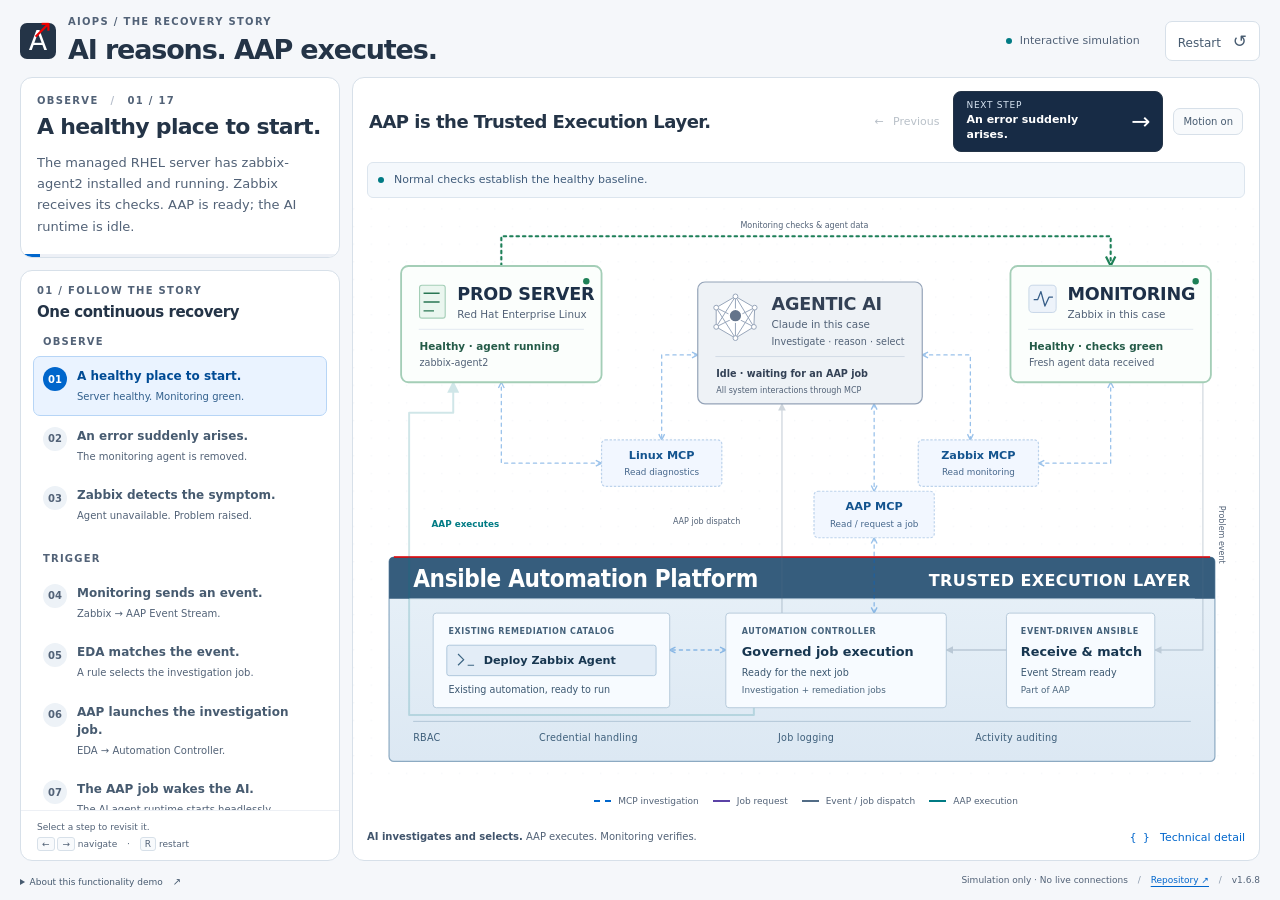
==== commit 150dcc4f: "Allow Pages artifact metadata to settle" ====
--- a/demo/index.html
+++ b/demo/index.html
@@ -73,7 +73,7 @@
 
     <aside class="workflow-panel panel" aria-labelledby="workflow-title"><div class="panel-heading"><div><p class="eyebrow">01 / Follow the story</p><h2 id="workflow-title">One continuous recovery</h2></div></div><nav class="workflow-scroll" id="workflow-scroll" aria-label="Recovery steps"><ol id="workflow-list"></ol></nav><p class="workflow-hint">Select a step to revisit it.<br><kbd>←</kbd> <kbd>→</kbd> navigate <span>·</span> <kbd>R</kbd> restart</p></aside>
   </main>
-  <footer class="page-footer"><details class="scope-note"><summary>About this functionality demo <span aria-hidden="true">↗</span></summary><p>This is a static simulation of the repository’s missing-package recovery scenario. AAP supports RBAC, credential handling, job logging, and activity auditing; this visualization does not attest that every possible control is configured. Agent instructions prescribe AAP-only remediation, and hardening work remains, including catalog access and tool restrictions. MCP routes shown here describe this recovery flow, not a proof of enforced isolation.</p><p><a href="https://github.com/kvegh/aiops-selfhealing-demo/blob/main/AI_Instructions_Guardrails/CLAUDE.md" target="_blank" rel="noopener noreferrer">Agent instructions ↗</a> · <a href="https://github.com/kvegh/aiops-selfhealing-demo/blob/main/docs/todo/demo-design.md" target="_blank" rel="noopener noreferrer">Hardening and design work ↗</a></p></details><p>Simulation only · No live connections <span class="footer-separator">/</span> <a href="https://github.com/kvegh/aiops-selfhealing-demo" target="_blank" rel="noopener noreferrer">Repository ↗</a> <span class="footer-separator">/</span> v1.6.7</p></footer>
+  <footer class="page-footer"><details class="scope-note"><summary>About this functionality demo <span aria-hidden="true">↗</span></summary><p>This is a static simulation of the repository’s missing-package recovery scenario. AAP supports RBAC, credential handling, job logging, and activity auditing; this visualization does not attest that every possible control is configured. Agent instructions prescribe AAP-only remediation, and hardening work remains, including catalog access and tool restrictions. MCP routes shown here describe this recovery flow, not a proof of enforced isolation.</p><p><a href="https://github.com/kvegh/aiops-selfhealing-demo/blob/main/AI_Instructions_Guardrails/CLAUDE.md" target="_blank" rel="noopener noreferrer">Agent instructions ↗</a> · <a href="https://github.com/kvegh/aiops-selfhealing-demo/blob/main/docs/todo/demo-design.md" target="_blank" rel="noopener noreferrer">Hardening and design work ↗</a></p></details><p>Simulation only · No live connections <span class="footer-separator">/</span> <a href="https://github.com/kvegh/aiops-selfhealing-demo" target="_blank" rel="noopener noreferrer">Repository ↗</a> <span class="footer-separator">/</span> v1.6.8</p></footer>
   <noscript><p class="no-script">Enable JavaScript to step through this local simulation. No infrastructure connections are made.</p></noscript>
 </div>
 <dialog id="technical-dialog" class="technical-dialog" aria-labelledby="technical-title"><div class="dialog-heading"><p class="eyebrow">Inside the implementation</p><button id="close-technical" type="button" class="close-button" aria-label="Close technical detail">×</button></div><h2 id="technical-title">Technical detail</h2><p id="technical-description"></p><p class="excerpt-note">Selected lines or shortened illustrations. Open the source for the complete implementation.</p><pre tabindex="0"><code id="technical-code"></code></pre><a id="source-link" target="_blank" rel="noopener noreferrer">View repository source ↗</a><p id="source-path" class="source-path"></p><h3 class="evidence-heading">Current diagnostic evidence</h3><div class="evidence" aria-label="Diagnostic evidence"><div><span class="evidence-label">Monitoring / Zabbix</span><strong id="evidence-monitoring">Awaiting investigation</strong></div><div><span class="evidence-label">Managed server / Linux</span><strong id="evidence-linux">Awaiting investigation</strong></div><div><span class="evidence-label">Automation / AAP</span><strong id="evidence-aap">Awaiting investigation</strong></div></div><div class="implementation-note"><strong>Functionality demo</strong><p>The diagram emphasizes roles: PROD SERVER, MONITORING, AGENTIC AI, and TRUSTED EXECUTION LAYER. Smaller captions identify the server, monitoring, and agent products; Ansible Automation Platform remains the prominent platform identity. The current repository launcher invokes Claude Code CLI; Codex, Copilot, and other runtimes illustrate the broader agent role; this visualization does not add other runtime integrations. That launcher uses <code>--dangerously-skip-permissions</code>. Agent instructions prescribe the depicted investigation and AAP-only remediation; that instruction is not itself a hard security boundary. AAP platform capabilities depend on the configured roles, credentials, and policies.</p><a href="https://github.com/kvegh/aiops-selfhealing-demo/blob/main/docs/todo/demo-design.md" target="_blank" rel="noopener noreferrer">Read the documented hardening work ↗</a></div></dialog>
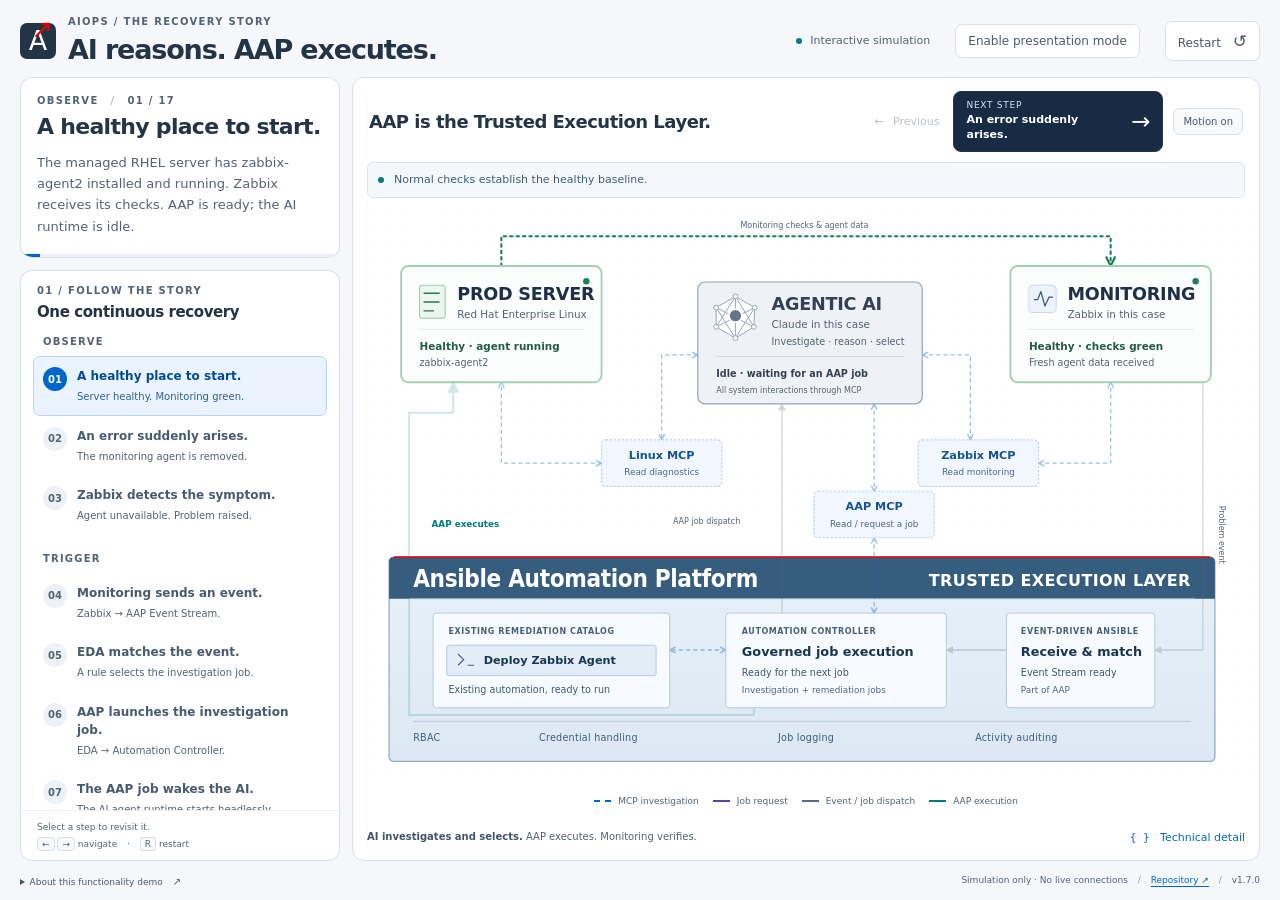
==== commit 0ed10dc8: "Add a switchable projector presentation design" ====
--- a/demo/index.html
+++ b/demo/index.html
@@ -8,15 +8,17 @@
   <title>AIOps recovery · AAP is the Trusted Execution Layer</title>
   <link rel="icon" href="icon.svg" type="image/svg+xml">
   <link rel="stylesheet" href="src/styles.css">
+  <link rel="stylesheet" href="src/presentation.css">
   <script src="src/scenario.js" defer></script>
+  <script src="src/presentation.js" defer></script>
   <script src="src/app.js" defer></script>
 </head>
 <body>
 <a class="skip-link" href="#story">Skip to walkthrough</a>
-<div class="app" data-motion="on">
+<div class="app" data-motion="on" data-view="standard">
   <header class="masthead">
     <div class="brand"><span class="brand-mark" aria-hidden="true">A<span>↗</span></span><div><p class="eyebrow">AIOps / The recovery story</p><h1>AI reasons. <span>AAP executes.</span></h1></div></div>
-    <div class="header-actions"><span class="simulation-label"><i aria-hidden="true"></i> Interactive simulation</span><button id="restart" class="quiet-button" type="button" aria-keyshortcuts="R">Restart <span aria-hidden="true">↺</span></button></div>
+    <div class="header-actions"><span class="simulation-label"><i aria-hidden="true"></i> Interactive simulation</span><button id="presentation-mode" class="quiet-button presentation-toggle" type="button" aria-pressed="false" aria-controls="standard-stage presentation-stage workflow-panel">Enable presentation mode</button><button id="restart" class="quiet-button" type="button" aria-keyshortcuts="R">Restart <span aria-hidden="true">↺</span></button></div>
   </header>
 
 
@@ -31,7 +33,7 @@
       <div class="panel-heading architecture-heading"><div><p class="eyebrow">02 / The architecture</p><h2 id="architecture-heading">AAP is the Trusted Execution Layer.</h2></div><div class="architecture-actions"><div class="navigation"><button id="previous" class="previous-button" type="button" disabled aria-keyshortcuts="ArrowLeft"><span aria-hidden="true">←</span> Previous</button><button id="next" class="next-button" type="button" aria-keyshortcuts="ArrowRight"><span><small>Next step</small><strong id="next-label">An error suddenly arises.</strong></span><span aria-hidden="true">→</span></button></div><button id="motion" class="motion-button" type="button" aria-pressed="true">Motion on</button></div></div>
       <div class="flow-caption"><span class="caption-indicator" aria-hidden="true"></span><p id="flow-caption">Normal checks establish the healthy baseline.</p></div>
       <p class="pan-hint" id="pan-hint">Scroll the architecture sideways to explore. All controls and explanations fit your screen.</p>
-      <div class="diagram-scroll" tabindex="0" role="region" aria-label="Architecture diagram; scroll horizontally on smaller screens" aria-describedby="pan-hint">
+      <div id="standard-stage" class="diagram-scroll" tabindex="0" role="region" aria-label="Architecture diagram; scroll horizontally on smaller screens" aria-describedby="pan-hint">
         <svg id="architecture" class="architecture" viewBox="0 0 1130 714" preserveAspectRatio="xMidYMid meet" role="img" aria-labelledby="diagram-title diagram-description">
           <title id="diagram-title">AIOps recovery architecture</title>
           <desc id="diagram-description">The PROD SERVER role uses Red Hat Enterprise Linux; the MONITORING role uses Zabbix in this case. Zabbix sends an event to Event-Driven Ansible within Ansible Automation Platform. EDA launches a Controller job that starts AGENTIC AI, with Claude in this case. AAP is the Trusted Execution Layer. The AI investigates Zabbix, Linux and AAP through their MCP interfaces, reasons about the cause, then requests an existing AAP remediation. Only AAP executes the repair. Monitoring confirms recovery afterward.</desc>
@@ -66,14 +68,15 @@
           <g aria-hidden="true"><path d="M75 640 H1045" stroke="#a8bfd1"/><text x="75" y="665" class="platform-capability">RBAC</text><text x="232" y="665" class="platform-capability">Credential handling</text><text x="530" y="665" class="platform-capability">Job logging</text><text x="776" y="665" class="platform-capability">Activity auditing</text></g>
         </svg>
       </div>
+      <div id="presentation-stage" class="presentation-stage" role="region" aria-label="Presentation architecture" tabindex="0" hidden></div>
       <div class="path-legend" aria-label="Path types"><span><i class="legend-read"></i> MCP investigation</span><span><i class="legend-request"></i> Job request</span><span><i class="legend-dispatch"></i> Event / job dispatch</span><span><i class="legend-execute"></i> AAP execution</span></div>
       <div id="reasoning" class="reasoning-strip" hidden><span aria-hidden="true">✧</span><div><strong>Root cause: zabbix-agent2 is missing.</strong><p>Monitoring symptoms + package and log evidence + AAP history.</p></div><span class="reasoning-tag">AI diagnosis</span></div>
       <div class="architecture-footer"><p><strong>AI investigates and selects.</strong> AAP executes. Monitoring verifies.</p><button id="technical" type="button" class="source-button" aria-haspopup="dialog" aria-controls="technical-dialog"><span aria-hidden="true">{ }</span> Technical detail</button></div>
     </section>
 
-    <aside class="workflow-panel panel" aria-labelledby="workflow-title"><div class="panel-heading"><div><p class="eyebrow">01 / Follow the story</p><h2 id="workflow-title">One continuous recovery</h2></div></div><nav class="workflow-scroll" id="workflow-scroll" aria-label="Recovery steps"><ol id="workflow-list"></ol></nav><p class="workflow-hint">Select a step to revisit it.<br><kbd>←</kbd> <kbd>→</kbd> navigate <span>·</span> <kbd>R</kbd> restart</p></aside>
+    <aside id="workflow-panel" class="workflow-panel panel" aria-labelledby="workflow-title"><div class="panel-heading"><div><p class="eyebrow">01 / Follow the story</p><h2 id="workflow-title">One continuous recovery</h2></div></div><nav class="workflow-scroll" id="workflow-scroll" aria-label="Recovery steps"><ol id="workflow-list"></ol></nav><p class="workflow-hint">Select a step to revisit it.<br><kbd>←</kbd> <kbd>→</kbd> navigate <span>·</span> <kbd>R</kbd> restart</p></aside>
   </main>
-  <footer class="page-footer"><details class="scope-note"><summary>About this functionality demo <span aria-hidden="true">↗</span></summary><p>This is a static simulation of the repository’s missing-package recovery scenario. AAP supports RBAC, credential handling, job logging, and activity auditing; this visualization does not attest that every possible control is configured. Agent instructions prescribe AAP-only remediation, and hardening work remains, including catalog access and tool restrictions. MCP routes shown here describe this recovery flow, not a proof of enforced isolation.</p><p><a href="https://github.com/kvegh/aiops-selfhealing-demo/blob/main/AI_Instructions_Guardrails/CLAUDE.md" target="_blank" rel="noopener noreferrer">Agent instructions ↗</a> · <a href="https://github.com/kvegh/aiops-selfhealing-demo/blob/main/docs/todo/demo-design.md" target="_blank" rel="noopener noreferrer">Hardening and design work ↗</a></p></details><p>Simulation only · No live connections <span class="footer-separator">/</span> <a href="https://github.com/kvegh/aiops-selfhealing-demo" target="_blank" rel="noopener noreferrer">Repository ↗</a> <span class="footer-separator">/</span> v1.6.8</p></footer>
+  <footer class="page-footer"><details class="scope-note"><summary>About this functionality demo <span aria-hidden="true">↗</span></summary><p>This is a static simulation of the repository’s missing-package recovery scenario. AAP supports RBAC, credential handling, job logging, and activity auditing; this visualization does not attest that every possible control is configured. Agent instructions prescribe AAP-only remediation, and hardening work remains, including catalog access and tool restrictions. MCP routes shown here describe this recovery flow, not a proof of enforced isolation.</p><p><a href="https://github.com/kvegh/aiops-selfhealing-demo/blob/main/AI_Instructions_Guardrails/CLAUDE.md" target="_blank" rel="noopener noreferrer">Agent instructions ↗</a> · <a href="https://github.com/kvegh/aiops-selfhealing-demo/blob/main/docs/todo/demo-design.md" target="_blank" rel="noopener noreferrer">Hardening and design work ↗</a></p></details><p>Simulation only · No live connections <span class="footer-separator">/</span> <a href="https://github.com/kvegh/aiops-selfhealing-demo" target="_blank" rel="noopener noreferrer">Repository ↗</a> <span class="footer-separator">/</span> v1.7.0</p></footer>
   <noscript><p class="no-script">Enable JavaScript to step through this local simulation. No infrastructure connections are made.</p></noscript>
 </div>
 <dialog id="technical-dialog" class="technical-dialog" aria-labelledby="technical-title"><div class="dialog-heading"><p class="eyebrow">Inside the implementation</p><button id="close-technical" type="button" class="close-button" aria-label="Close technical detail">×</button></div><h2 id="technical-title">Technical detail</h2><p id="technical-description"></p><p class="excerpt-note">Selected lines or shortened illustrations. Open the source for the complete implementation.</p><pre tabindex="0"><code id="technical-code"></code></pre><a id="source-link" target="_blank" rel="noopener noreferrer">View repository source ↗</a><p id="source-path" class="source-path"></p><h3 class="evidence-heading">Current diagnostic evidence</h3><div class="evidence" aria-label="Diagnostic evidence"><div><span class="evidence-label">Monitoring / Zabbix</span><strong id="evidence-monitoring">Awaiting investigation</strong></div><div><span class="evidence-label">Managed server / Linux</span><strong id="evidence-linux">Awaiting investigation</strong></div><div><span class="evidence-label">Automation / AAP</span><strong id="evidence-aap">Awaiting investigation</strong></div></div><div class="implementation-note"><strong>Functionality demo</strong><p>The diagram emphasizes roles: PROD SERVER, MONITORING, AGENTIC AI, and TRUSTED EXECUTION LAYER. Smaller captions identify the server, monitoring, and agent products; Ansible Automation Platform remains the prominent platform identity. The current repository launcher invokes Claude Code CLI; Codex, Copilot, and other runtimes illustrate the broader agent role; this visualization does not add other runtime integrations. That launcher uses <code>--dangerously-skip-permissions</code>. Agent instructions prescribe the depicted investigation and AAP-only remediation; that instruction is not itself a hard security boundary. AAP platform capabilities depend on the configured roles, credentials, and policies.</p><a href="https://github.com/kvegh/aiops-selfhealing-demo/blob/main/docs/todo/demo-design.md" target="_blank" rel="noopener noreferrer">Read the documented hardening work ↗</a></div></dialog>
--- a/demo/src/presentation.css
+++ b/demo/src/presentation.css
@@ -0,0 +1,164 @@
+/* Projector view only: clearer geometry and typography, with the same story.
+ * Justification: ../../docs/12-interactive-recovery-walkthrough.md#presentation-mode
+ */
+.app[data-view="presentation"]{height:100vh;height:100dvh;max-width:none;display:grid;grid-template-rows:auto minmax(0,1fr);gap:10px;padding:12px 18px;background:#fff}
+.app[data-view="presentation"] .masthead{margin:0;min-width:0;gap:16px}
+.app[data-view="presentation"] .brand{gap:12px}
+.app[data-view="presentation"] .brand .eyebrow,
+.app[data-view="presentation"] .simulation-label,
+.app[data-view="presentation"] .page-footer,
+.app[data-view="presentation"] .workflow-panel{display:none}
+.app[data-view="presentation"] h1{font-size:clamp(22px,2vw,30px)}
+.app[data-view="presentation"] .header-actions{gap:12px}
+.app[data-view="presentation"] .quiet-button{min-height:44px;font-size:14px}
+.app[data-view="presentation"] .workspace{min-height:0;grid-template-columns:minmax(0,1fr);grid-template-rows:auto minmax(0,1fr);gap:8px;align-items:stretch}
+.app[data-view="presentation"] .presenter{grid-column:1;grid-row:1;display:block;min-height:0;margin:0;padding:8px 14px 12px;border:0;border-radius:0;background:#fff}
+.app[data-view="presentation"] .narrative{min-height:0;max-height:none;max-width:none;overflow:visible}
+.app[data-view="presentation"] .narrative .eyebrow{font-size:18px;margin-bottom:6px;color:#334155}
+.app[data-view="presentation"] .narrative h2{font-size:clamp(26px,2.4vw,38px);line-height:1.15;font-weight:700;margin:0;letter-spacing:-.6px}
+.app[data-view="presentation"] #current-description{display:none}
+.app[data-view="presentation"] .architecture-panel{grid-column:1;grid-row:2;display:flex;flex-direction:column;min-height:0;height:auto;border:0;border-radius:0;background:#fff}
+.app[data-view="presentation"] .architecture-panel>:not(#presentation-stage){flex-shrink:0}
+.app[data-view="presentation"] .architecture-heading{padding:0 8px 6px;justify-content:flex-end;gap:12px}
+.app[data-view="presentation"] .architecture-heading>div:first-child{display:none}
+.app[data-view="presentation"] .architecture-actions{width:auto;margin-left:auto;gap:12px;flex-shrink:0}
+.app[data-view="presentation"] .architecture-actions .navigation{gap:12px;flex:none}
+.app[data-view="presentation"] .architecture-actions .next-button{width:clamp(260px,28vw,410px);min-height:56px;padding:8px 16px;gap:14px;flex:none}
+.app[data-view="presentation"] .architecture-actions .next-button small{font-size:12px}
+.app[data-view="presentation"] .architecture-actions .next-button strong{font-size:16px;line-height:1.3}
+.app[data-view="presentation"] .previous-button{font-size:16px;min-height:44px}
+.app[data-view="presentation"] .motion-button{font-size:14px;min-height:44px;padding:10px 12px}
+.app[data-view="presentation"] .flow-caption{min-height:32px;margin:0;padding:3px 10px;border:0;background:#fff}
+.app[data-view="presentation"] .flow-caption p{font-size:clamp(22px,1.8vw,28px);line-height:1.25;color:#243447;font-weight:550}
+.app[data-view="presentation"] .caption-indicator{width:8px;height:8px;background:#334155}
+.app[data-view="presentation"] .pan-hint,
+.app[data-view="presentation"] .reasoning-strip{display:none}
+.app[data-view="presentation"] #presentation-stage{display:flex;flex:1 1 0;min-height:0;min-width:0;overflow:auto;align-items:center;justify-content:center}
+.app[data-view="presentation"] .path-legend{font-size:14px;gap:24px;margin:5px 10px;color:#243447}
+.app[data-view="presentation"] .path-legend i{width:24px;border-top-width:3px}
+.app[data-view="presentation"] .legend-read{color:#0051a8}
+.app[data-view="presentation"] .legend-request{color:#53389e}
+.app[data-view="presentation"] .legend-dispatch{color:#334d68}
+.app[data-view="presentation"] .legend-execute{color:#00555c}
+.app[data-view="presentation"] .architecture-footer{padding:0 10px;gap:16px;align-items:center;flex-direction:row}
+.app[data-view="presentation"] .architecture-footer p{font-size:14px;color:#334155;max-width:none}
+.app[data-view="presentation"] .architecture-footer strong{color:#243447;font-weight:650}
+.app[data-view="presentation"] .source-button{font-size:14px;min-height:44px;color:#0051a8}
+.presentation-architecture{display:block;width:100%;height:100%;min-width:0;min-height:0;flex:none;font-family:Inter,"Segoe UI",system-ui,-apple-system,sans-serif}
+.presentation-architecture text{font-family:inherit}
+.presentation-architecture .projection-fineprint{display:none}
+.app[data-view="presentation"] .presentation-architecture .node-surface{fill:#fff;stroke:#536b83;stroke-width:3}
+.app[data-view="presentation"] .presentation-architecture .node-title{font-size:36px;font-weight:750;letter-spacing:-.5px;fill:#173650}
+.app[data-view="presentation"] .presentation-architecture .node-product{font-size:22px;font-weight:550;fill:#334155}
+.app[data-view="presentation"] .presentation-architecture .node-status{font-size:26px;font-weight:650;fill:#243447}
+.app[data-view="presentation"] .presentation-architecture .component.is-active>.node-surface{stroke:#0051a8;stroke-width:4}
+.app[data-view="presentation"] .presentation-architecture .component[data-tone="healthy"]>.node-surface{fill:#fbfefc;stroke:#287653}
+.app[data-view="presentation"] .presentation-architecture .component[data-tone="healthy"] .node-status{fill:#174c35}
+.app[data-view="presentation"] .presentation-architecture .component[data-tone="problem"]>.node-surface{fill:#fff4f4;stroke:#a30015}
+.app[data-view="presentation"] .presentation-architecture .component[data-tone="problem"] .node-status{fill:#8b1020}
+.app[data-view="presentation"] .presentation-architecture .component[data-tone="pending"]>.node-surface{fill:#fffbeb;stroke:#8a6500}
+.app[data-view="presentation"] .presentation-architecture .component[data-tone="pending"] .node-status{fill:#624409}
+.app[data-view="presentation"] .presentation-architecture .agent-node .node-surface{fill:#eef2f6;stroke:#64748b}
+.app[data-view="presentation"] .presentation-architecture .agent-node.is-active>.node-surface{stroke:#486681;stroke-width:4}
+.app[data-view="presentation"] .presentation-architecture .agent-role{fill:#334155}
+.app[data-view="presentation"] .presentation-architecture .agent-status{font-size:26px;font-weight:650;fill:#334155}
+.app[data-view="presentation"] .presentation-architecture .agent-halo{fill:#dce5ef;opacity:0}
+.app[data-view="presentation"] .presentation-architecture .agent-node.is-active .agent-halo{opacity:.35}
+.app[data-view="presentation"] .presentation-architecture .agent-constellation{stroke:#64748b;stroke-width:3;fill:#fff}
+.app[data-view="presentation"] .presentation-architecture .agent-constellation .agent-core{fill:#64748b;stroke:#fff;stroke-width:2}
+.app[data-view="presentation"] .presentation-architecture .agent-node[data-tone="reasoning"] .agent-constellation{animation:none;stroke:#486681}
+.app[data-view="presentation"] .presentation-architecture .agent-node[data-tone="reasoning"] .agent-core{fill:#486681}
+.app[data-view="presentation"] .presentation-architecture .mcp-node .node-surface{fill:#f2f7ff;stroke:#587a9f;stroke-width:3;stroke-dasharray:8 5}
+.app[data-view="presentation"] .presentation-architecture .mcp-node.is-active .node-surface{fill:#e7f1ff;stroke:#0051a8;stroke-width:4;stroke-dasharray:none}
+.app[data-view="presentation"] .presentation-architecture .mcp-node[data-tone="request"] .node-surface{fill:#f0edff;stroke:#53389e}
+.app[data-view="presentation"] .presentation-architecture .mcp-title{font-size:26px;font-weight:750;fill:#173f69}
+.app[data-view="presentation"] .presentation-architecture .mcp-detail{font-size:22px;font-weight:550;fill:#334155}
+.app[data-view="presentation"] .presentation-architecture .platform-frame{stroke:#587a9f;stroke-width:3}
+.app[data-view="presentation"] .presentation-architecture .platform-header{fill:#355b7b}
+.app[data-view="presentation"] .presentation-architecture .platform-name{font-size:40px;font-weight:750;fill:#fff;letter-spacing:-.5px}
+.app[data-view="presentation"] .presentation-architecture .platform-label{font-size:26px;font-weight:700;fill:#fff;letter-spacing:.3px}
+.app[data-view="presentation"] .presentation-architecture .platform-node .node-surface{fill:#f7fbff;stroke:#587a9f;stroke-width:3}
+.app[data-view="presentation"] .presentation-architecture .platform-node.is-active .node-surface{fill:#fff;stroke:#006b73;stroke-width:4}
+.app[data-view="presentation"] .presentation-architecture .platform-node-title{font-size:28px;font-weight:700;fill:#173650}
+.app[data-view="presentation"] .presentation-architecture .platform-status{font-size:26px;font-weight:650;fill:#243447}
+.app[data-view="presentation"] .presentation-architecture .catalog-node .platform-status{font-size:22px}
+.app[data-view="presentation"] .presentation-architecture .template-surface{fill:#e3edf7;stroke:#587a9f;stroke-width:2}
+.app[data-view="presentation"] .presentation-architecture .template-name{font-size:26px;font-weight:700;fill:#173650}
+.app[data-view="presentation"] .presentation-architecture .catalog-node.is-active .template-surface{fill:#e3f2ff;stroke:#0051a8;stroke-width:3}
+.app[data-view="presentation"] .presentation-architecture .catalog-node[data-tone="selected"] .template-surface{fill:#d6efec;stroke:#006b73;stroke-width:3}
+.app[data-view="presentation"] .presentation-architecture .platform-capability{font-size:22px;font-weight:550;fill:#243447}
+.app[data-view="presentation"] .presentation-architecture .status-highlight{stroke-width:2}
+.app[data-view="presentation"][data-step="matched"] .presentation-architecture .eda-node .status-highlight{fill:#d7f0e9;stroke:#18766a}
+.app[data-view="presentation"][data-step="matched"] .presentation-architecture .eda-node>.node-surface{fill:#edf8f5;stroke:#006b73;stroke-width:4;animation:presentation-eda-focus .9s ease-out 1}
+.app[data-view="presentation"][data-step="matched"] .presentation-architecture #presentation-eda-status{fill:#064e47;font-weight:750}
+.app[data-view="presentation"][data-step="reasoning"] .presentation-architecture .agent-node .status-highlight{fill:#dce5ef;stroke:#486681}
+.app[data-view="presentation"][data-step="reasoning"] .presentation-architecture .agent-node>.node-surface{fill:#e5ecf3;stroke:#486681;stroke-width:4;animation:presentation-agent-focus .9s ease-out 1}
+.app[data-view="presentation"][data-step="reasoning"] .presentation-architecture #presentation-agent-status{fill:#334155;font-weight:750}
+.app[data-view="presentation"] .presentation-architecture .flow{opacity:.42}
+.app[data-view="presentation"] .presentation-architecture .flow-read{color:#0051a8}
+.app[data-view="presentation"] .presentation-architecture .flow-request{color:#53389e;opacity:0}
+.app[data-view="presentation"] .presentation-architecture .flow-event,
+.app[data-view="presentation"] .presentation-architecture .flow-dispatch{color:#334d68}
+.app[data-view="presentation"] .presentation-architecture .flow-execute{color:#006b73;opacity:.22}
+.app[data-view="presentation"] .presentation-architecture .flow-monitor{color:#186440}
+.app[data-view="presentation"] .presentation-architecture .flow-line{stroke-width:4}
+.app[data-view="presentation"] .presentation-architecture .flow-read .flow-line,
+.app[data-view="presentation"] .presentation-architecture .flow-read .flow-outline{stroke-dasharray:10 8}
+.app[data-view="presentation"] .presentation-architecture .flow-monitor .flow-line,
+.app[data-view="presentation"] .presentation-architecture .flow-monitor .flow-outline{stroke-dasharray:8 8}
+.app[data-view="presentation"] .presentation-architecture .flow.is-active{opacity:1}
+.app[data-view="presentation"] .presentation-architecture .flow.is-active>.flow-line{stroke-width:6}
+.app[data-view="presentation"] .presentation-architecture .flow.is-active.flow-execute>.flow-line{stroke-width:7}
+.app[data-view="presentation"] .presentation-architecture .flow-outline{stroke:#fff;stroke-width:9}
+.app[data-view="presentation"] .presentation-architecture .flow.is-active.flow-execute .flow-outline{stroke-width:11}
+.app[data-view="presentation"] .presentation-architecture .flow-signal{stroke-width:7;filter:none}
+.app[data-view="presentation"] .presentation-architecture .flow-execute .flow-signal{stroke-width:9}
+@keyframes presentation-eda-focus{from{stroke-width:7}to{stroke-width:4}}
+@keyframes presentation-agent-focus{from{stroke-width:7}to{stroke-width:4}}
+/* Small windows keep readable type and access to all controls through natural panning. */
+@media(max-width:899px),(max-height:599px){
+  .app[data-view="presentation"]{height:auto;min-height:100vh;min-height:100dvh;grid-template-rows:auto auto}
+  .app[data-view="presentation"] .workspace{min-height:0;grid-template-rows:auto auto}
+  .app[data-view="presentation"] .masthead{flex-wrap:wrap}
+  .app[data-view="presentation"] .header-actions{margin-left:auto}
+  .app[data-view="presentation"] .architecture-heading{flex-wrap:nowrap}
+  .app[data-view="presentation"] .architecture-actions{width:100%;gap:8px}
+  .app[data-view="presentation"] .architecture-actions .navigation{flex:1;min-width:0;gap:8px}
+  .app[data-view="presentation"] .architecture-actions .next-button{flex:1;min-width:0;width:auto;padding:8px 10px;gap:8px}
+  .app[data-view="presentation"] .architecture-actions .next-button strong{font-size:12px}
+  .app[data-view="presentation"] .architecture-actions .next-button small{font-size:10px}
+  .app[data-view="presentation"] .previous-button{font-size:12px;padding:10px 4px}
+  .app[data-view="presentation"] .motion-button{font-size:12px;padding:8px}
+  .app[data-view="presentation"] #presentation-stage{flex:none;min-height:0;align-items:flex-start;justify-content:flex-start}
+  .app[data-view="presentation"] .presentation-architecture{width:1100px;min-width:1100px;height:auto;min-height:454px;flex:none}
+  .app[data-view="presentation"] .path-legend{gap:12px;justify-content:flex-start;font-size:12px}
+  .app[data-view="presentation"] .architecture-footer{flex-wrap:wrap;gap:6px}
+}
+
+/* The existing on-demand detail stays readable without changing the normal dialog. */
+.technical-dialog[data-view="presentation"]{width:min(1100px,calc(100vw - 32px));max-height:calc(100dvh - 32px);padding:28px;overflow:auto;color:#243447}
+.technical-dialog[data-view="presentation"] .eyebrow{font-size:16px;color:#334155}
+.technical-dialog[data-view="presentation"] .close-button{width:48px;height:48px;font-size:32px}
+.technical-dialog[data-view="presentation"] h2{font-size:32px;line-height:1.2}
+.technical-dialog[data-view="presentation"]>p{font-size:22px;line-height:1.5;color:#334155}
+.technical-dialog[data-view="presentation"] .excerpt-note{font-size:18px;color:#334155}
+.technical-dialog[data-view="presentation"] pre{font-size:20px;line-height:1.5;color:#243447;padding:20px}
+.technical-dialog[data-view="presentation"]>a,
+.technical-dialog[data-view="presentation"] .implementation-note>a{font-size:18px;color:#0051a8}
+.technical-dialog[data-view="presentation"] .source-path{font-size:18px;color:#334155}
+.technical-dialog[data-view="presentation"] .evidence-heading{font-size:24px}
+.technical-dialog[data-view="presentation"] .evidence-label,
+.technical-dialog[data-view="presentation"] .evidence strong{font-size:18px;line-height:1.45;color:#334155}
+.technical-dialog[data-view="presentation"] .implementation-note{font-size:18px;line-height:1.5;color:#334155}
+.technical-dialog[data-view="presentation"] .implementation-note strong{font-size:20px}
+@media(max-width:650px){
+  .technical-dialog[data-view="presentation"]{padding:18px}
+  .technical-dialog[data-view="presentation"] .evidence{grid-template-columns:1fr}
+  .technical-dialog[data-view="presentation"] pre{font-size:18px;padding:14px}
+}
+
+/* Keep the added mode control reachable in the original narrow-screen layout. */
+@media(max-width:650px){
+  .app[data-view="standard"] .masthead{flex-wrap:wrap}
+  .app[data-view="standard"] .header-actions{width:100%;gap:10px;flex-wrap:wrap;justify-content:flex-end}
+}
